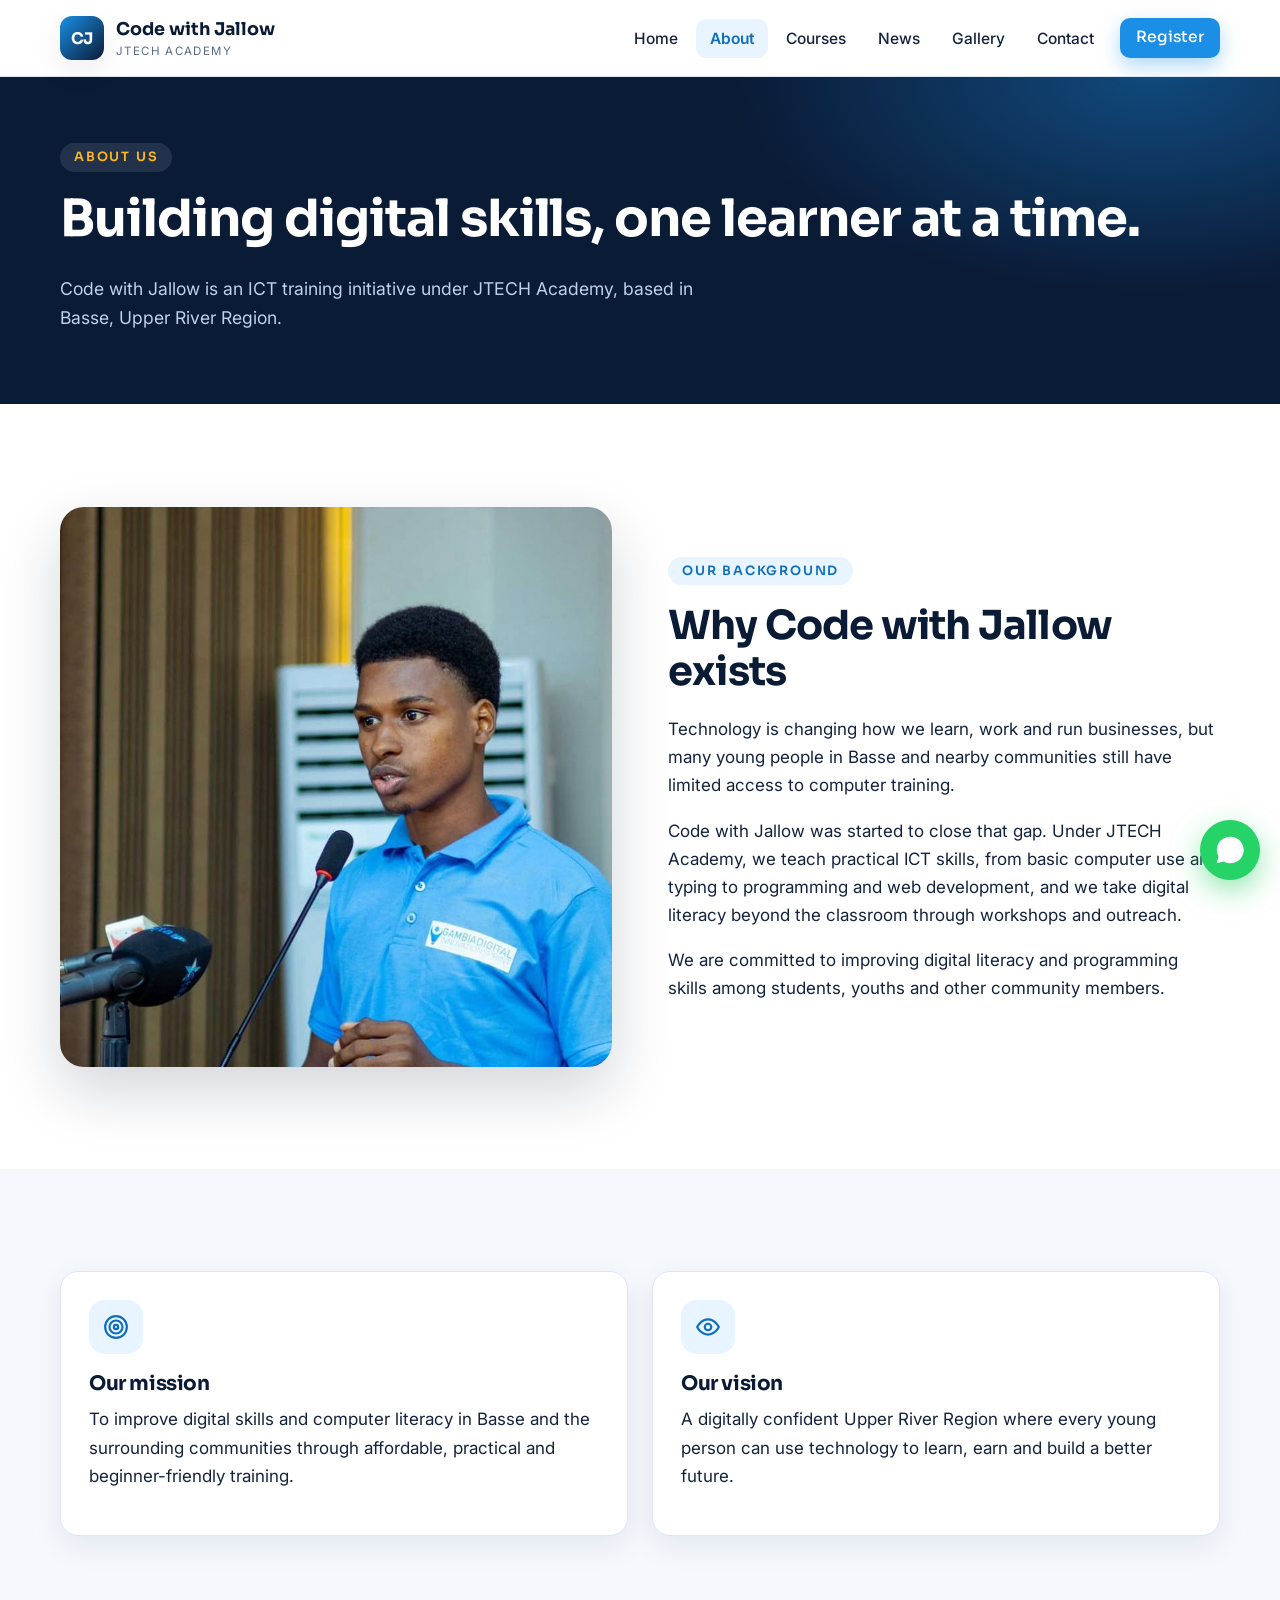
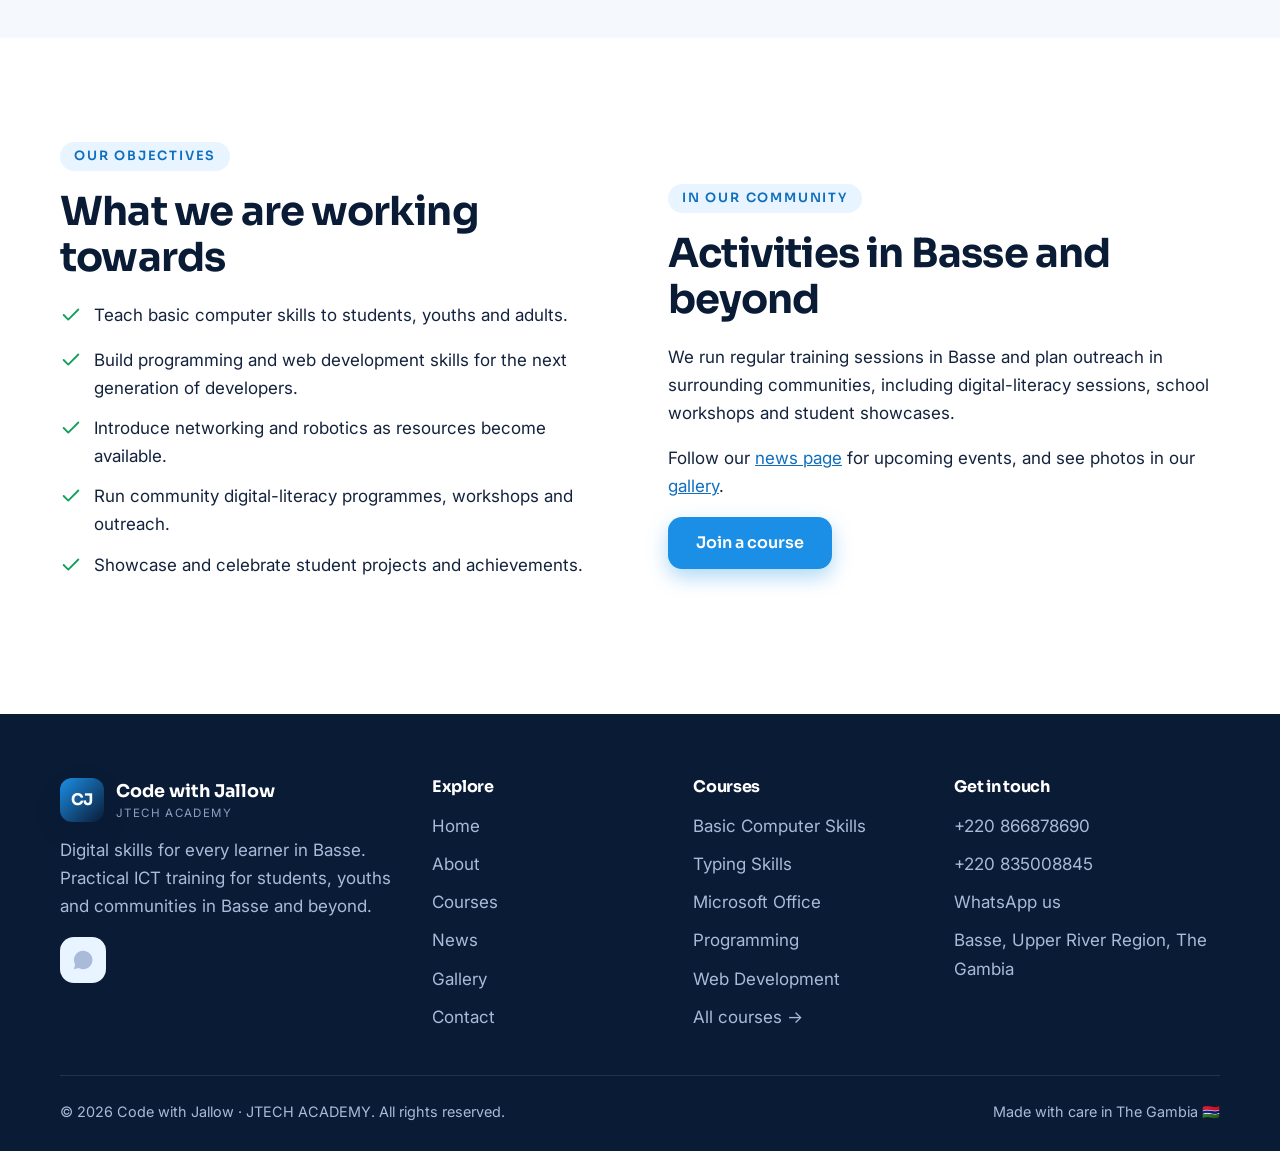
==== about.html @ c0a083db "rough work, V1" ====
<!doctype html>
<html lang="en">
<head>
  <meta charset="utf-8">
  <meta name="viewport" content="width=device-width, initial-scale=1">
  <title>About Us | Code with Jallow · JTECH Academy, Basse</title>
  <meta name="description" content="Learn about Code with Jallow and JTECH Academy: our mission, vision and objectives to improve digital literacy and programming skills in Basse, The Gambia.">
  <meta name="theme-color" content="#0a1b36">
  <link rel="icon" href="images/favicon.svg" type="image/svg+xml">
  <link rel="preconnect" href="https://fonts.googleapis.com">
  <link rel="preconnect" href="https://fonts.gstatic.com" crossorigin>
  <link href="https://fonts.googleapis.com/css2?family=Inter:wght@400;500;600&family=Sora:wght@500;600;700&display=swap" rel="stylesheet">
  <link rel="stylesheet" href="css/style.css">
</head>
<body data-page="about">
  <a class="skip" href="#main">Skip to content</a>
  <header id="site-header"></header>
  <main id="main">
    <section class="page-hero">
      <div class="container">
        <span class="eyebrow" style="background:rgba(255,255,255,.1);color:var(--sun)">About us</span>
        <h1>Building digital skills, one learner at a time.</h1>
        <p>Code with Jallow is an ICT training initiative under JTECH Academy, based in Basse, Upper River Region.</p>
      </div>
    </section>

    <section class="section">
      <div class="container split">
        <img src="images/jallow-speaking.jpg" alt="Jallow speaking at a digital innovation event" loading="lazy" width="828" height="958" style="max-height:560px;object-fit:cover;object-position:50% 20%">
        <div>
          <span class="eyebrow">Our background</span>
          <h2>Why Code with Jallow exists</h2>
          <p>Technology is changing how we learn, work and run businesses, but many young people in Basse and nearby communities still have limited access to computer training.</p>
          <p>Code with Jallow was started to close that gap. Under JTECH Academy, we teach practical ICT skills, from basic computer use and typing to programming and web development, and we take digital literacy beyond the classroom through workshops and outreach.</p>
          <p>We are committed to improving digital literacy and programming skills among students, youths and other community members.</p>
        </div>
      </div>
    </section>

    <section class="section soft">
      <div class="container">
        <div class="grid grid-2">
          <div class="card reveal"><div class="icon-box" data-icon="target"></div><h3>Our mission</h3>
            <p>To improve digital skills and computer literacy in Basse and the surrounding communities through affordable, practical and beginner-friendly training.</p></div>
          <div class="card reveal"><div class="icon-box" data-icon="eye"></div><h3>Our vision</h3>
            <p>A digitally confident Upper River Region where every young person can use technology to learn, earn and build a better future.</p></div>
        </div>
      </div>
    </section>

    <section class="section">
      <div class="container split">
        <div>
          <span class="eyebrow">Our objectives</span>
          <h2>What we are working towards</h2>
          <ul class="checks">
            <li><span data-icon="check"></span>Teach basic computer skills to students, youths and adults.</li>
            <li><span data-icon="check"></span>Build programming and web development skills for the next generation of developers.</li>
            <li><span data-icon="check"></span>Introduce networking and robotics as resources become available.</li>
            <li><span data-icon="check"></span>Run community digital-literacy programmes, workshops and outreach.</li>
            <li><span data-icon="check"></span>Showcase and celebrate student projects and achievements.</li>
          </ul>
        </div>
        <div>
          <span class="eyebrow">In our community</span>
          <h2>Activities in Basse and beyond</h2>
          <p>We run regular training sessions in Basse and plan outreach in surrounding communities, including digital-literacy sessions, school workshops and student showcases.</p>
          <p>Follow our <a href="news.html">news page</a> for upcoming events, and see photos in our <a href="gallery.html">gallery</a>.</p>
          <a class="btn btn-primary" href="register.html">Join a course</a>
        </div>
      </div>
    </section>
  </main>
  <footer id="site-footer"></footer>
  <script src="js/data.js"></script>
  <script src="js/main.js"></script>
</body>
</html>
---- css/style.css ----
/* ==========================================================================
   Code with Jallow — styles
   Palette taken from the brand photos: sky blue + deep navy + sun yellow.
   ========================================================================== */
:root {
  --navy: #0a1b36;
  --navy-2: #12294d;
  --blue: #1b8fe6;
  --blue-dark: #0f6fbd;
  --sky: #e8f4ff;
  --sun: #ffb81c;
  --ink: #14233d;
  --muted: #5b6b85;
  --line: #dde7f3;
  --bg: #ffffff;
  --soft: #f5f9fe;
  --ok: #12a05c;
  --soon: #b7791f;
  --radius: 18px;
  --shadow: 0 10px 30px rgba(10, 27, 54, 0.08);
  --shadow-lg: 0 24px 60px rgba(10, 27, 54, 0.18);
  --font-head: "Sora", system-ui, sans-serif;
  --font-body: "Inter", system-ui, sans-serif;
}

*, *::before, *::after { box-sizing: border-box; }
html { scroll-behavior: smooth; }
body {
  margin: 0;
  font-family: var(--font-body);
  color: var(--ink);
  background: var(--bg);
  line-height: 1.65;
  font-size: 17px;
  -webkit-font-smoothing: antialiased;
}
img { max-width: 100%; display: block; }
a { color: var(--blue-dark); }
h1, h2, h3, h4 { font-family: var(--font-head); line-height: 1.15; margin: 0 0 .5em; color: var(--navy); letter-spacing: -0.02em; }
h1 { font-size: clamp(2.3rem, 5.4vw, 4rem); }
h2 { font-size: clamp(1.7rem, 3.4vw, 2.5rem); }
h3 { font-size: 1.25rem; }
p { margin: 0 0 1em; }
.container { width: min(1160px, 100% - 40px); margin-inline: auto; }
.section { padding: clamp(56px, 8vw, 104px) 0; }
.section.soft { background: var(--soft); }
.section.dark { background: var(--navy); color: #cfdcf2; }
.section.dark h2, .section.dark h3 { color: #fff; }
.eyebrow {
  display: inline-block; font: 600 .8rem/1 var(--font-head); letter-spacing: .14em; text-transform: uppercase;
  color: var(--blue-dark); background: var(--sky); padding: 8px 14px; border-radius: 99px; margin-bottom: 18px;
}
.dark .eyebrow { background: rgba(255,255,255,.1); color: var(--sun); }
.lead { font-size: 1.15rem; color: var(--muted); max-width: 62ch; }
.dark .lead { color: #b6c6e2; }
.center { text-align: center; }
.center .lead { margin-inline: auto; }
.section-head { margin-bottom: 44px; }
.skip { position: absolute; left: -999px; top: 8px; background: var(--sun); color: var(--navy); padding: 10px 16px; border-radius: 8px; z-index: 100; }
.skip:focus { left: 8px; }
:focus-visible { outline: 3px solid var(--sun); outline-offset: 3px; }

/* Buttons */
.btn {
  display: inline-flex; align-items: center; justify-content: center; gap: 10px;
  font: 600 1rem/1 var(--font-head); padding: 16px 26px; border-radius: 14px; border: 2px solid transparent;
  text-decoration: none; cursor: pointer; transition: transform .15s ease, box-shadow .15s ease, background .15s ease;
}
.btn:hover { transform: translateY(-2px); }
.btn-primary { background: var(--blue); color: #fff; box-shadow: 0 8px 20px rgba(27,143,230,.35); }
.btn-primary:hover { background: var(--blue-dark); }
.btn-sun { background: var(--sun); color: var(--navy); box-shadow: 0 8px 20px rgba(255,184,28,.35); }
.btn-ghost { background: transparent; border-color: rgba(255,255,255,.35); color: #fff; }
.btn-ghost:hover { background: rgba(255,255,255,.1); }
.btn-outline { border-color: var(--line); color: var(--navy); background: #fff; }
.btn-outline:hover { border-color: var(--blue); color: var(--blue-dark); }
.btn-sm { padding: 12px 18px; font-size: .92rem; border-radius: 12px; }
.btn-row { display: flex; flex-wrap: wrap; gap: 14px; }
.btn svg { width: 20px; height: 20px; }

/* Header */
.site-header { position: sticky; top: 0; z-index: 50; background: rgba(255,255,255,.92); backdrop-filter: blur(12px); border-bottom: 1px solid var(--line); }
.nav { display: flex; align-items: center; justify-content: space-between; height: 76px; gap: 20px; }
.brand { display: flex; align-items: center; gap: 12px; text-decoration: none; color: var(--navy); }
.brand-mark {
  width: 44px; height: 44px; border-radius: 12px; background: linear-gradient(135deg, var(--blue), var(--navy));
  color: #fff; display: grid; place-items: center; font: 700 1rem var(--font-head); letter-spacing: -0.04em; box-shadow: var(--shadow);
}
.brand-text { line-height: 1.1; }
.brand-text strong { display: block; font: 700 1.1rem var(--font-head); }
.brand-text small { font-size: .72rem; letter-spacing: .12em; text-transform: uppercase; color: var(--muted); }
.nav-links { display: flex; align-items: center; gap: 4px; list-style: none; margin: 0; padding: 0; }
.nav-links a { text-decoration: none; color: var(--ink); font-weight: 500; padding: 10px 14px; border-radius: 10px; font-size: .97rem; }
.nav-links a:hover { background: var(--sky); }
.nav-links a[aria-current="page"] { color: var(--blue-dark); background: var(--sky); font-weight: 600; }
.nav-links .btn { color: #fff; margin-left: 8px; }
.nav-links .btn:hover { background: var(--blue-dark); }
.menu-btn { display: none; background: none; border: 1px solid var(--line); border-radius: 12px; width: 46px; height: 46px; cursor: pointer; color: var(--navy); }
.menu-btn svg { width: 24px; height: 24px; margin: auto; }

/* Hero */
.hero { position: relative; background: var(--navy); color: #fff; overflow: hidden; padding: clamp(48px, 7vw, 96px) 0 clamp(64px, 8vw, 110px); }
.hero::before {
  content: ""; position: absolute; inset: 0;
  background:
    radial-gradient(900px 500px at 85% 10%, rgba(27,143,230,.45), transparent 60%),
    radial-gradient(600px 400px at 0% 100%, rgba(255,184,28,.14), transparent 60%);
}
.hero .container { position: relative; display: grid; grid-template-columns: 1.1fr .9fr; gap: 56px; align-items: center; }
.hero h1 { color: #fff; }
.hero h1 em { font-style: normal; color: var(--sun); }
.hero .lead { color: #bfd0ec; margin-bottom: 30px; }
.hero-badges { display: flex; flex-wrap: wrap; gap: 10px; margin-top: 34px; }
.badge { display: inline-flex; align-items: center; gap: 8px; font-size: .9rem; color: #d7e4f8; background: rgba(255,255,255,.08); border: 1px solid rgba(255,255,255,.14); padding: 9px 14px; border-radius: 99px; }
.badge svg { width: 16px; height: 16px; color: var(--sun); }
.hero-visual { position: relative; }
.hero-photo { border-radius: 28px; overflow: hidden; box-shadow: var(--shadow-lg); border: 6px solid rgba(255,255,255,.1); aspect-ratio: 4/4.4; }
.hero-photo img { width: 100%; height: 100%; object-fit: cover; object-position: 50% 20%; }
.code-card {
  position: absolute; left: -34px; bottom: 28px; background: #0d1f3d; color: #9fd0ff; border: 1px solid rgba(255,255,255,.14);
  padding: 16px 20px; border-radius: 16px; font: 500 .85rem/1.7 ui-monospace, Consolas, monospace; box-shadow: var(--shadow-lg);
}
.code-card .k { color: #ffb81c; } .code-card .s { color: #8be0a4; } .code-card .c { color: #6f87ad; }
.float-chip {
  position: absolute; right: -14px; top: 28px; background: #fff; color: var(--navy); padding: 12px 16px; border-radius: 14px;
  box-shadow: var(--shadow-lg); font: 600 .9rem var(--font-head); display: flex; align-items: center; gap: 10px;
}
.float-chip .dot { width: 10px; height: 10px; border-radius: 50%; background: var(--ok); box-shadow: 0 0 0 4px rgba(18,160,92,.2); }

/* Stats */
.stats { margin-top: -48px; position: relative; z-index: 2; }
.stats-grid { display: grid; grid-template-columns: repeat(4, 1fr); background: #fff; border-radius: 22px; box-shadow: var(--shadow-lg); overflow: hidden; }
.stat { padding: 28px 24px; text-align: center; border-right: 1px solid var(--line); }
.stat:last-child { border-right: 0; }
.stat strong { display: block; font: 700 2rem var(--font-head); color: var(--blue-dark); }
.stat span { color: var(--muted); font-size: .94rem; }

/* Grids and cards */
.grid { display: grid; gap: 24px; }
.grid-3 { grid-template-columns: repeat(3, 1fr); }
.grid-2 { grid-template-columns: repeat(2, 1fr); }
.card { background: #fff; border: 1px solid var(--line); border-radius: var(--radius); padding: 28px; box-shadow: var(--shadow); }
.icon-box { width: 54px; height: 54px; border-radius: 16px; background: var(--sky); color: var(--blue-dark); display: grid; place-items: center; margin-bottom: 18px; }
.icon-box svg { width: 26px; height: 26px; }

.course-card { display: flex; flex-direction: column; transition: transform .2s ease, box-shadow .2s ease; }
.course-card:hover { transform: translateY(-4px); box-shadow: var(--shadow-lg); }
.course-card p { color: var(--muted); font-size: .97rem; flex: 1; }
.course-card .meta { display: flex; justify-content: space-between; align-items: center; gap: 10px; margin-top: 8px; padding-top: 18px; border-top: 1px solid var(--line); font-size: .9rem; color: var(--muted); }
.mini { width: 15px; height: 15px; vertical-align: -2px; }
.tag { display: inline-block; font: 600 .74rem/1 var(--font-head); letter-spacing: .06em; text-transform: uppercase; padding: 7px 11px; border-radius: 99px; }
.tag.available { background: #e3f6ec; color: var(--ok); }
.tag.coming-soon { background: #fdf0d5; color: var(--soon); }
.card-top { display: flex; justify-content: space-between; align-items: flex-start; }

/* Mission split */
.split { display: grid; grid-template-columns: 1fr 1fr; gap: 56px; align-items: center; }
.split img { border-radius: 24px; box-shadow: var(--shadow-lg); width: 100%; }
.checks { list-style: none; padding: 0; margin: 20px 0 28px; display: grid; gap: 12px; }
.checks li { display: flex; gap: 12px; align-items: flex-start; }
.checks svg { flex: none; width: 22px; height: 22px; color: var(--ok); margin-top: 3px; }
.dark .checks svg { color: var(--sun); }

/* Page header */
.page-hero { background: var(--navy); color: #fff; padding: 64px 0 72px; position: relative; overflow: hidden; }
.page-hero::before { content: ""; position: absolute; inset: 0; background: radial-gradient(700px 360px at 90% 0%, rgba(27,143,230,.4), transparent 60%); }
.page-hero .container { position: relative; }
.page-hero h1 { color: #fff; font-size: clamp(2rem, 4.6vw, 3.2rem); }
.page-hero p { color: #bfd0ec; max-width: 60ch; font-size: 1.1rem; margin: 0; }

/* Course detail cards (courses page) */
.course-detail { display: grid; grid-template-columns: 1.3fr 1fr; gap: 0; background: #fff; border: 1px solid var(--line); border-radius: 24px; overflow: hidden; box-shadow: var(--shadow); margin-bottom: 28px; scroll-margin-top: 100px; }
.course-detail .main { padding: 34px; }
.course-detail .side { padding: 34px; background: var(--soft); border-left: 1px solid var(--line); }
.course-detail h2 { font-size: 1.7rem; display: flex; align-items: center; gap: 14px; flex-wrap: wrap; }
.course-detail h4 { font-size: .8rem; letter-spacing: .12em; text-transform: uppercase; color: var(--muted); margin: 22px 0 10px; }
.pills { display: flex; flex-wrap: wrap; gap: 8px; list-style: none; padding: 0; margin: 0; }
.pills li { background: var(--sky); color: var(--blue-dark); font-weight: 600; font-size: .9rem; padding: 7px 13px; border-radius: 99px; }
.bullets { padding-left: 20px; margin: 0; }
.bullets li { margin-bottom: 6px; }
.facts { width: 100%; border-collapse: collapse; font-size: .96rem; }
.facts th, .facts td { text-align: left; padding: 12px 0; border-bottom: 1px solid var(--line); vertical-align: top; }
.facts th { color: var(--muted); font-weight: 500; width: 42%; }
.facts td { font-weight: 600; color: var(--navy); }
.fee { font: 700 1.5rem var(--font-head); color: var(--blue-dark); }
.fee.tbd { font-size: 1rem; color: var(--muted); font-weight: 600; }
.side .btn { width: 100%; margin-top: 22px; }

/* Filters */
.filters { display: flex; flex-wrap: wrap; gap: 10px; margin-bottom: 30px; }
.chip { font: 600 .92rem var(--font-head); padding: 10px 18px; border-radius: 99px; border: 1px solid var(--line); background: #fff; color: var(--ink); cursor: pointer; }
.chip[aria-pressed="true"] { background: var(--navy); color: #fff; border-color: var(--navy); }

/* Posts */
.post-card { padding: 0; overflow: hidden; display: flex; flex-direction: column; }
.post-card img { aspect-ratio: 16/10; object-fit: cover; width: 100%; background: var(--sky); }
.post-card .body { padding: 24px; }
.post-card time { color: var(--muted); font-size: .88rem; }
.post-card h3 { margin: 8px 0; }
.post-card p { color: var(--muted); font-size: .97rem; }
.empty { text-align: center; color: var(--muted); padding: 48px 20px; border: 2px dashed var(--line); border-radius: var(--radius); }

/* Gallery */
.gallery { columns: 3 280px; column-gap: 20px; }
.gallery figure { margin: 0 0 20px; break-inside: avoid; border-radius: 18px; overflow: hidden; position: relative; background: var(--sky); cursor: zoom-in; box-shadow: var(--shadow); }
.gallery img, .gallery iframe, .gallery video { width: 100%; display: block; }
.gallery iframe { aspect-ratio: 16/9; border: 0; }
.gallery figcaption { position: absolute; inset: auto 0 0 0; padding: 40px 16px 14px; color: #fff; font-size: .92rem; background: linear-gradient(transparent, rgba(10,27,54,.85)); }
.lightbox { position: fixed; inset: 0; background: rgba(10,27,54,.94); display: none; place-items: center; z-index: 200; padding: 24px; }
.lightbox.open { display: grid; }
.lightbox img { max-height: 86vh; border-radius: 12px; }
.lightbox button { position: absolute; top: 18px; right: 18px; background: #fff; border: 0; width: 46px; height: 46px; border-radius: 50%; font-size: 1.4rem; cursor: pointer; }
.lightbox p { color: #fff; text-align: center; margin-top: 14px; }

/* Forms */
.form-wrap { display: grid; grid-template-columns: 1.4fr 1fr; gap: 36px; align-items: start; }
.form-card { background: #fff; border: 1px solid var(--line); border-radius: 24px; padding: clamp(24px, 4vw, 40px); box-shadow: var(--shadow); }
.form-grid { display: grid; grid-template-columns: 1fr 1fr; gap: 20px; }
.field { display: flex; flex-direction: column; gap: 8px; }
.field.full { grid-column: 1 / -1; }
label, legend { font-weight: 600; font-size: .94rem; color: var(--navy); }
label .opt { color: var(--muted); font-weight: 400; }
input, select, textarea {
  font: inherit; color: var(--ink); background: #fff; border: 1.5px solid var(--line); border-radius: 12px; padding: 14px 16px; width: 100%; transition: border .15s, box-shadow .15s;
}
textarea { min-height: 140px; resize: vertical; }
input:focus, select:focus, textarea:focus { outline: none; border-color: var(--blue); box-shadow: 0 0 0 4px rgba(27,143,230,.15); }
.radio-row { display: flex; gap: 12px; flex-wrap: wrap; }
.radio-row label { display: flex; align-items: center; gap: 10px; font-weight: 500; padding: 13px 18px; border: 1.5px solid var(--line); border-radius: 12px; cursor: pointer; flex: 1; min-width: 140px; }
.radio-row input { width: auto; accent-color: var(--blue); }
.radio-row label:has(input:checked) { border-color: var(--blue); background: var(--sky); }
.radio-row label.disabled { opacity: .45; cursor: not-allowed; }
.consent { display: flex; gap: 12px; align-items: flex-start; font-weight: 400; font-size: .92rem; color: var(--muted); }
.consent input { width: 20px; margin-top: 3px; accent-color: var(--blue); }
.hp { position: absolute; left: -9999px; height: 0; overflow: hidden; }
.note { font-size: .88rem; color: var(--muted); }
.success { display: none; text-align: center; padding: 30px 10px; }
.success.show { display: block; }
.success .tick { width: 76px; height: 76px; border-radius: 50%; background: #e3f6ec; color: var(--ok); display: grid; place-items: center; margin: 0 auto 20px; }
.success .tick svg { width: 38px; height: 38px; }
.form-error { background: #fdecec; color: #a12727; border-radius: 12px; padding: 14px 16px; margin-bottom: 18px; display: none; }
.form-error.show { display: block; }

.contact-list { list-style: none; padding: 0; margin: 0; display: grid; gap: 18px; }
.contact-list li { display: flex; gap: 16px; align-items: flex-start; }
.contact-list .icon-box { margin: 0; flex: none; width: 48px; height: 48px; }
.contact-list strong { display: block; color: var(--navy); font-family: var(--font-head); }
.contact-list a { color: var(--ink); text-decoration: none; }
.contact-list a:hover { color: var(--blue-dark); text-decoration: underline; }
.map { border: 0; width: 100%; height: 340px; border-radius: 20px; box-shadow: var(--shadow); }
.socials { display: flex; gap: 10px; flex-wrap: wrap; }
.socials a { width: 46px; height: 46px; border-radius: 14px; background: var(--sky); color: var(--blue-dark); display: grid; place-items: center; transition: .15s; }
.socials a:hover { background: var(--blue); color: #fff; transform: translateY(-2px); }
.socials svg { width: 22px; height: 22px; }

/* CTA band */
.cta { background: linear-gradient(120deg, var(--blue-dark), var(--blue)); color: #fff; border-radius: 28px; padding: clamp(34px, 6vw, 64px); display: flex; justify-content: space-between; align-items: center; gap: 28px; flex-wrap: wrap; position: relative; overflow: hidden; }
.cta::after { content: ""; position: absolute; right: -60px; top: -60px; width: 240px; height: 240px; border-radius: 50%; background: rgba(255,255,255,.1); }
.cta h2 { color: #fff; margin-bottom: 8px; }
.cta p { margin: 0; color: #e1f0ff; max-width: 52ch; }
.cta .btn-row { position: relative; z-index: 1; }

/* Footer */
.site-footer { background: var(--navy); color: #a9bbd8; padding: 64px 0 28px; margin-top: 0; }
.site-footer h4 { color: #fff; font-size: 1rem; margin-bottom: 16px; }
.site-footer a { color: #a9bbd8; text-decoration: none; }
.site-footer a:hover { color: #fff; }
.footer-grid { display: grid; grid-template-columns: 1.5fr 1fr 1fr 1.2fr; gap: 40px; margin-bottom: 44px; }
.footer-grid ul { list-style: none; padding: 0; margin: 0; display: grid; gap: 10px; }
.site-footer .brand { color: #fff; margin-bottom: 14px; }
.site-footer .brand-text small { color: #8ba0c2; }
.footer-bottom { border-top: 1px solid rgba(255,255,255,.1); padding-top: 24px; display: flex; justify-content: space-between; gap: 16px; flex-wrap: wrap; font-size: .9rem; }
.wa-float { position: fixed; right: 20px; bottom: 20px; z-index: 60; width: 60px; height: 60px; border-radius: 50%; background: #25d366; color: #fff; display: grid; place-items: center; box-shadow: 0 10px 28px rgba(37,211,102,.5); }
.wa-float svg { width: 32px; height: 32px; }

/* Gentle reveal (disabled for reduced-motion) */
.reveal { opacity: 0; transform: translateY(16px); transition: opacity .5s ease, transform .5s ease; }
.reveal.in { opacity: 1; transform: none; }
@media (prefers-reduced-motion: reduce) {
  .reveal { opacity: 1; transform: none; transition: none; }
  html { scroll-behavior: auto; }
  .btn, .course-card { transition: none; }
}

/* Responsive */
@media (max-width: 960px) {
  .hero .container, .split, .form-wrap, .course-detail { grid-template-columns: 1fr; }
  .course-detail .side { border-left: 0; border-top: 1px solid var(--line); }
  .hero-visual { max-width: 460px; margin-inline: auto; }
  .code-card { left: -10px; }
  .grid-3 { grid-template-columns: repeat(2, 1fr); }
  .stats-grid { grid-template-columns: repeat(2, 1fr); }
  .stat:nth-child(2) { border-right: 0; }
  .stat:nth-child(-n+2) { border-bottom: 1px solid var(--line); }
  .footer-grid { grid-template-columns: 1fr 1fr; }
}
@media (max-width: 860px) {
  .menu-btn { display: grid; }
  .nav-links {
    position: absolute; top: 76px; left: 0; right: 0; background: #fff; border-bottom: 1px solid var(--line); box-shadow: var(--shadow);
    flex-direction: column; align-items: stretch; padding: 14px 20px 22px; display: none;
  }
  .nav-links.open { display: flex; }
  .nav-links a { padding: 14px; }
  .nav-links .btn { margin: 8px 0 0; }
}
@media (max-width: 620px) {
  body { font-size: 16px; }
  .grid-3, .grid-2, .form-grid { grid-template-columns: 1fr; }
  .footer-grid { grid-template-columns: 1fr; }
  .code-card { display: none; }
  .stat strong { font-size: 1.35rem; }
  .stat { padding: 22px 12px; }
  .float-chip { right: 8px; }
  .btn-row .btn { flex: 1 1 100%; }
  .course-detail .main, .course-detail .side { padding: 24px; }
}
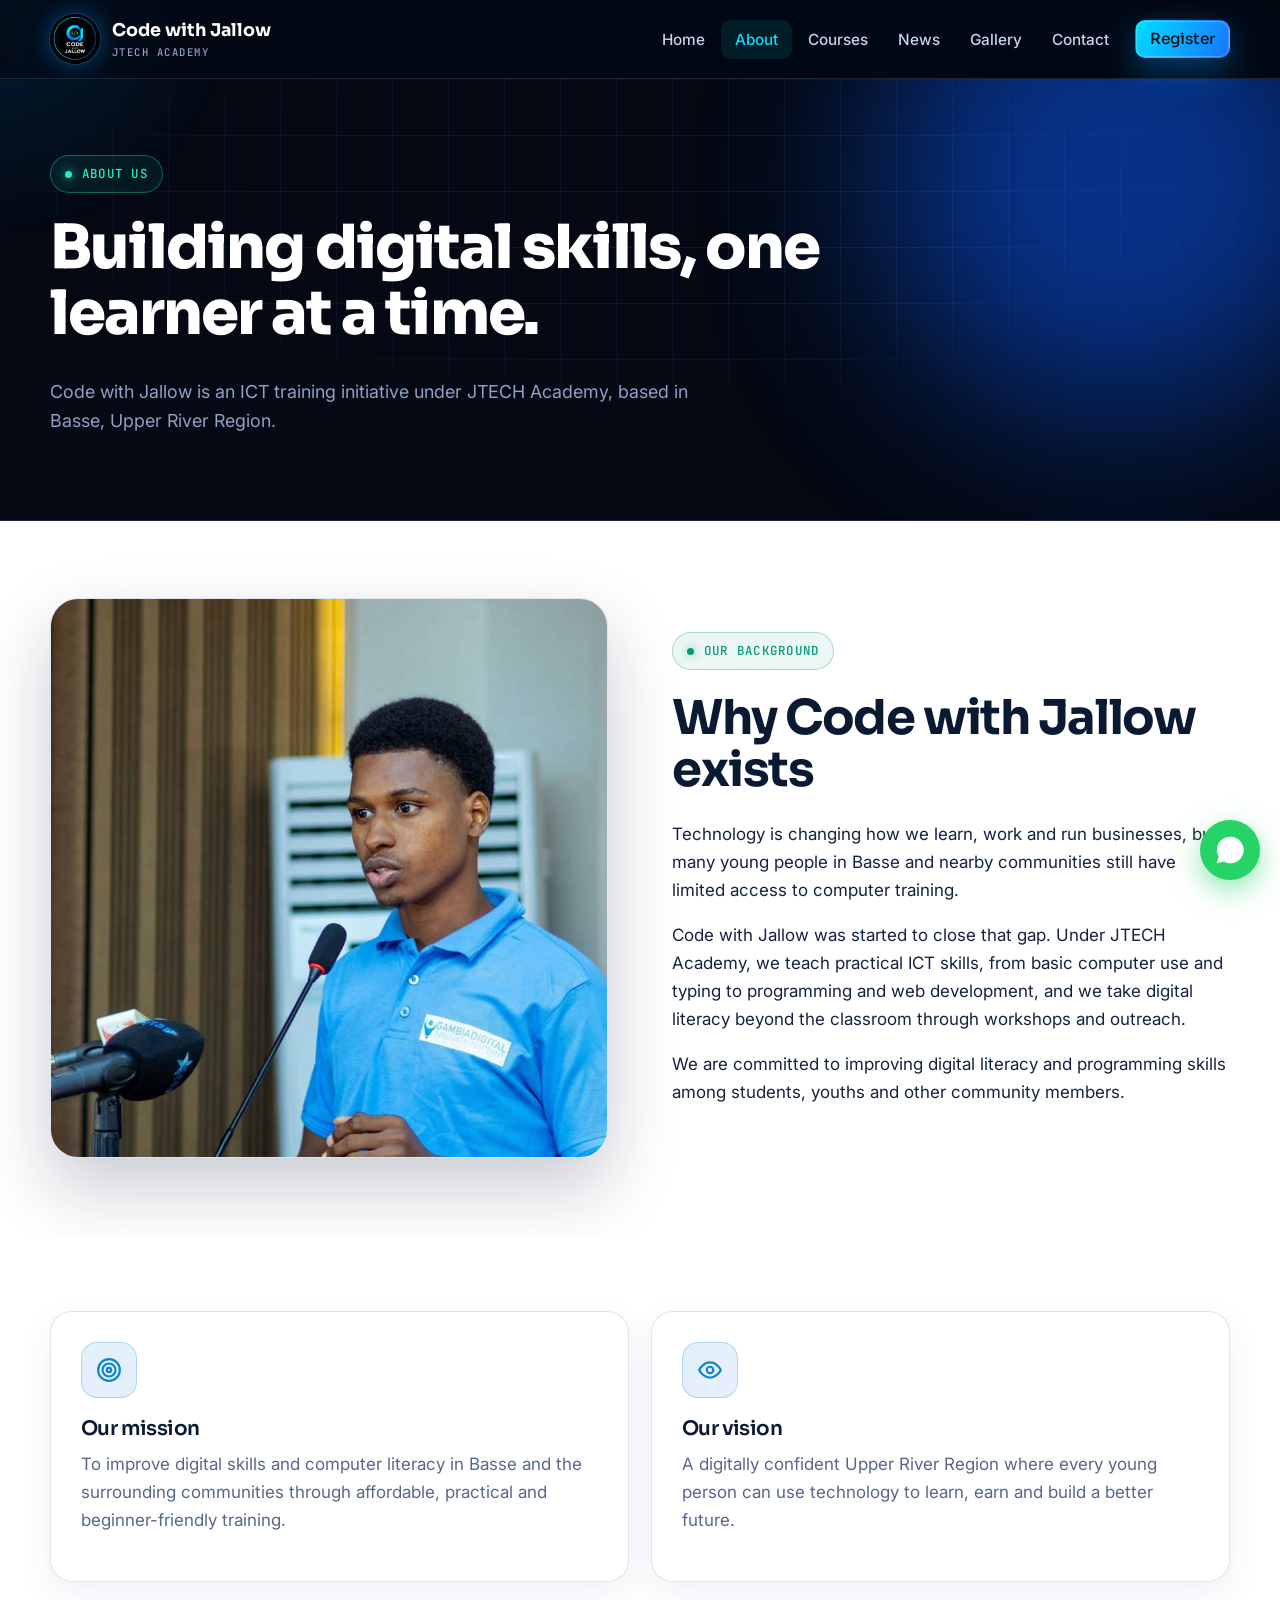
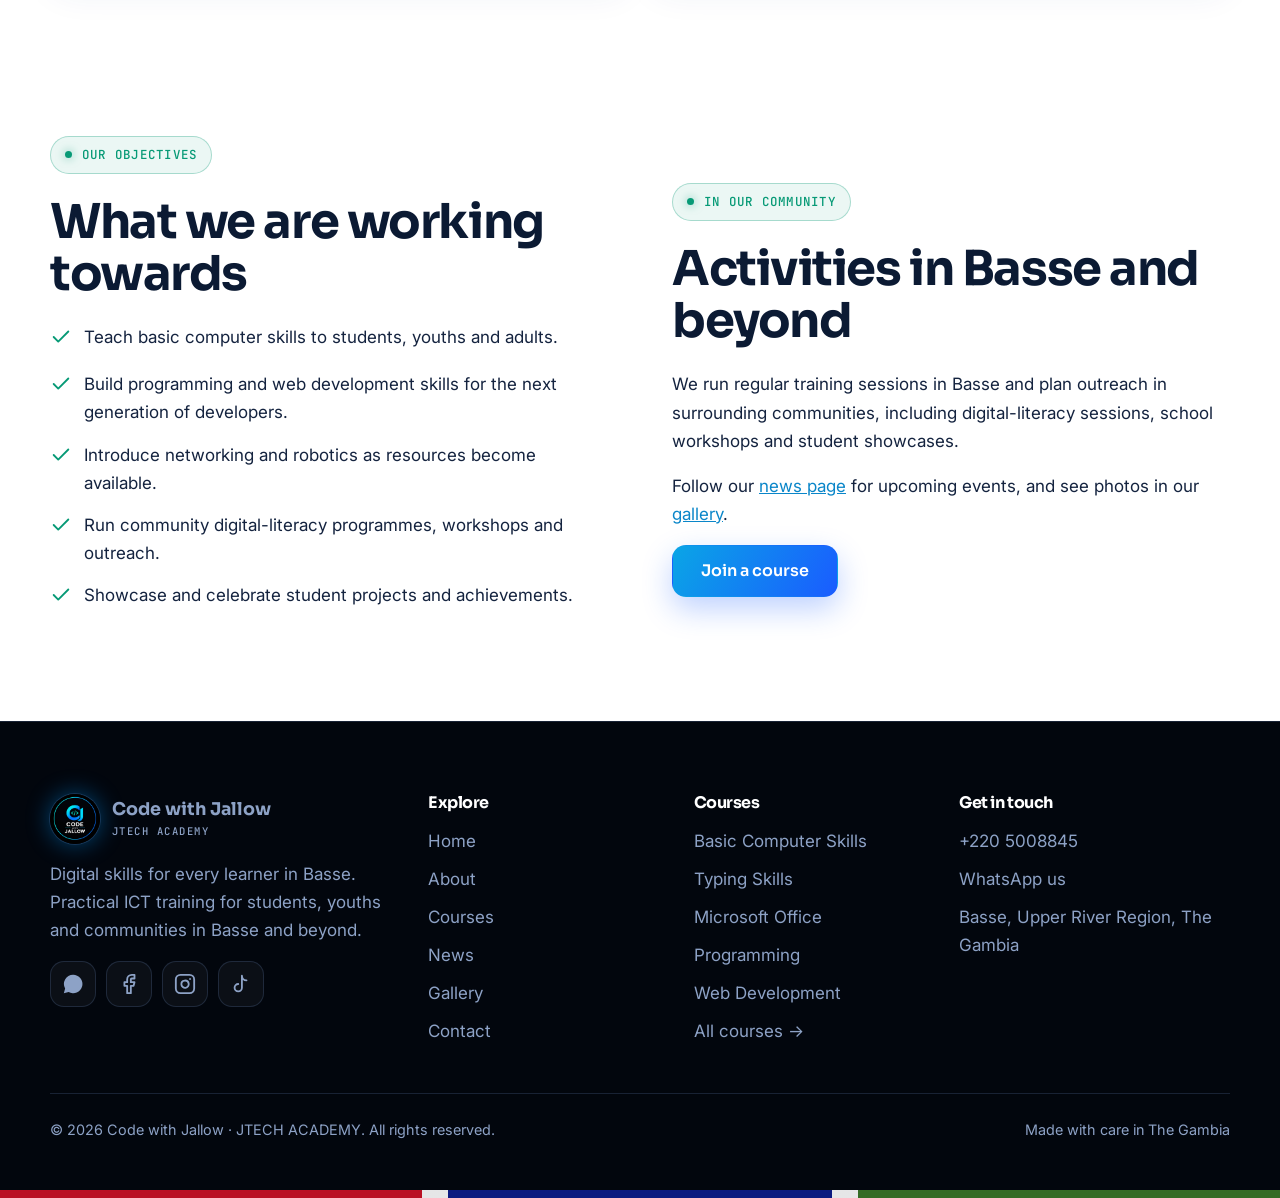
==== commit 8e33100d: "Redesign: hybrid dark/light theme, live code hero, bento courses, mobile polish - Neon dark header/h" ====
--- a/about.html
+++ b/about.html
@@ -5,20 +5,20 @@
   <meta name="viewport" content="width=device-width, initial-scale=1">
   <title>About Us | Code with Jallow · JTECH Academy, Basse</title>
   <meta name="description" content="Learn about Code with Jallow and JTECH Academy: our mission, vision and objectives to improve digital literacy and programming skills in Basse, The Gambia.">
-  <meta name="theme-color" content="#0a1b36">
-  <link rel="icon" href="images/favicon.svg" type="image/svg+xml">
+  <meta name="theme-color" content="#040913">
+  <link rel="icon" href="images/logo.jpg" type="image/jpeg">
   <link rel="preconnect" href="https://fonts.googleapis.com">
   <link rel="preconnect" href="https://fonts.gstatic.com" crossorigin>
-  <link href="https://fonts.googleapis.com/css2?family=Inter:wght@400;500;600&family=Sora:wght@500;600;700&display=swap" rel="stylesheet">
+  <link href="https://fonts.googleapis.com/css2?family=Inter:wght@400;500;600&family=JetBrains+Mono:wght@500&family=Sora:wght@500;600;700;800&display=swap" rel="stylesheet">
   <link rel="stylesheet" href="css/style.css">
 </head>
 <body data-page="about">
   <a class="skip" href="#main">Skip to content</a>
   <header id="site-header"></header>
   <main id="main">
-    <section class="page-hero">
+    <section class="page-hero grid-bg"><div class="orb a"></div>
       <div class="container">
-        <span class="eyebrow" style="background:rgba(255,255,255,.1);color:var(--sun)">About us</span>
+        <span class="eyebrow">About us</span>
         <h1>Building digital skills, one learner at a time.</h1>
         <p>Code with Jallow is an ICT training initiative under JTECH Academy, based in Basse, Upper River Region.</p>
       </div>
@@ -74,5 +74,6 @@
   <footer id="site-footer"></footer>
   <script src="js/data.js"></script>
   <script src="js/main.js"></script>
+  <script src="js/fx.js"></script>
 </body>
 </html>
--- a/css/style.css
+++ b/css/style.css
@@ -1,305 +1,360 @@
 /* ==========================================================================
-   Code with Jallow — styles
-   Palette taken from the brand photos: sky blue + deep navy + sun yellow.
+   Code with Jallow — "neon terminal" brand theme
+   Palette lifted from the logo: black, electric cyan -> blue, mint </> accent.
    ========================================================================== */
 :root {
-  --navy: #0a1b36;
-  --navy-2: #12294d;
-  --blue: #1b8fe6;
-  --blue-dark: #0f6fbd;
-  --sky: #e8f4ff;
-  --sun: #ffb81c;
-  --ink: #14233d;
-  --muted: #5b6b85;
-  --line: #dde7f3;
-  --bg: #ffffff;
-  --soft: #f5f9fe;
-  --ok: #12a05c;
-  --soon: #b7791f;
-  --radius: 18px;
-  --shadow: 0 10px 30px rgba(10, 27, 54, 0.08);
-  --shadow-lg: 0 24px 60px rgba(10, 27, 54, 0.18);
+  --bg: #040913;
+  --bg-2: #081224;
+  --card: rgba(255, 255, 255, .04);
+  --card-hi: rgba(255, 255, 255, .07);
+  --line: rgba(140, 180, 255, .16);
+  --text: #e9f1ff;
+  --muted: #8da2c6;
+  --cyan: #00e0ff;
+  --blue: #1a73ff;
+  --mint: #22f2c0;
+  --warm: #ffc23d;
+  --grad: linear-gradient(120deg, #00e0ff 0%, #1a73ff 100%);
+  --radius: 22px;
   --font-head: "Sora", system-ui, sans-serif;
   --font-body: "Inter", system-ui, sans-serif;
+  --font-mono: "JetBrains Mono", ui-monospace, Consolas, monospace;
+  /* aliases used by inline styles in the pages / renderers */
+  --sun: var(--mint);
+  --sky: rgba(0, 224, 255, .1);
+  --blue-dark: #62dcff;
+  --navy: #fff;
+  --ok: #22f2c0;
+  --head: #fff; --body-text: #c5d4ee; --label: #dbe7ff; --input-bg: rgba(0,0,0,.35); --side: rgba(0,20,60,.45);
+  --pill-text: #9fe9ff; --sc-dim: rgba(255,255,255,.17); --num-stroke: rgba(140,180,255,.09); --key: rgba(255,255,255,.07); --err-text: #ffb3b3;
 }
 
 *, *::before, *::after { box-sizing: border-box; }
-html { scroll-behavior: smooth; }
+html { scroll-behavior: smooth; color-scheme: dark; }
 body {
-  margin: 0;
-  font-family: var(--font-body);
-  color: var(--ink);
-  background: var(--bg);
-  line-height: 1.65;
-  font-size: 17px;
-  -webkit-font-smoothing: antialiased;
+  margin: 0; font-family: var(--font-body); color: var(--text); background: var(--bg);
+  line-height: 1.65; font-size: 17px; -webkit-font-smoothing: antialiased; overflow-x: hidden;
 }
 img { max-width: 100%; display: block; }
-a { color: var(--blue-dark); }
-h1, h2, h3, h4 { font-family: var(--font-head); line-height: 1.15; margin: 0 0 .5em; color: var(--navy); letter-spacing: -0.02em; }
-h1 { font-size: clamp(2.3rem, 5.4vw, 4rem); }
-h2 { font-size: clamp(1.7rem, 3.4vw, 2.5rem); }
-h3 { font-size: 1.25rem; }
+a { color: var(--cyan); }
+h1, h2, h3, h4 { font-family: var(--font-head); line-height: 1.08; margin: 0 0 .5em; color: var(--head); letter-spacing: -0.03em; }
+h1 { font-size: clamp(2.6rem, 6.4vw, 5rem); font-weight: 800; }
+h2 { font-size: clamp(1.9rem, 4vw, 3rem); font-weight: 700; }
+h3 { font-size: 1.25rem; font-weight: 600; }
 p { margin: 0 0 1em; }
-.container { width: min(1160px, 100% - 40px); margin-inline: auto; }
-.section { padding: clamp(56px, 8vw, 104px) 0; }
-.section.soft { background: var(--soft); }
-.section.dark { background: var(--navy); color: #cfdcf2; }
-.section.dark h2, .section.dark h3 { color: #fff; }
-.eyebrow {
-  display: inline-block; font: 600 .8rem/1 var(--font-head); letter-spacing: .14em; text-transform: uppercase;
-  color: var(--blue-dark); background: var(--sky); padding: 8px 14px; border-radius: 99px; margin-bottom: 18px;
-}
-.dark .eyebrow { background: rgba(255,255,255,.1); color: var(--sun); }
-.lead { font-size: 1.15rem; color: var(--muted); max-width: 62ch; }
-.dark .lead { color: #b6c6e2; }
+.container { width: min(1180px, 100% - 40px); margin-inline: auto; }
+.section { padding: clamp(64px, 9vw, 120px) 0; position: relative; }
+.section.alt { background: var(--bg-2); }
+.gtext { background: var(--grad); -webkit-background-clip: text; background-clip: text; color: transparent; }
+.lead { font-size: 1.18rem; color: var(--muted); max-width: 60ch; }
 .center { text-align: center; }
 .center .lead { margin-inline: auto; }
-.section-head { margin-bottom: 44px; }
-.skip { position: absolute; left: -999px; top: 8px; background: var(--sun); color: var(--navy); padding: 10px 16px; border-radius: 8px; z-index: 100; }
+.section-head { margin-bottom: 52px; }
+.eyebrow {
+  display: inline-flex; align-items: center; gap: 10px; font: 500 .78rem/1 var(--font-mono); letter-spacing: .1em; text-transform: uppercase;
+  color: var(--mint); border: 1px solid rgba(34, 242, 192, .35); background: rgba(34, 242, 192, .07); padding: 9px 14px; border-radius: 99px; margin-bottom: 22px;
+}
+.eyebrow::before { content: ""; width: 7px; height: 7px; border-radius: 50%; background: var(--mint); box-shadow: 0 0 12px var(--mint); }
+.skip { position: absolute; left: -999px; top: 8px; background: var(--mint); color: #001a14; padding: 10px 16px; border-radius: 8px; z-index: 100; }
 .skip:focus { left: 8px; }
-:focus-visible { outline: 3px solid var(--sun); outline-offset: 3px; }
+:focus-visible { outline: 3px solid var(--mint); outline-offset: 3px; }
+
+/* Background grid + glows */
+.grid-bg::before {
+  content: ""; position: absolute; inset: 0; pointer-events: none;
+  background-image: linear-gradient(var(--line) 1px, transparent 1px), linear-gradient(90deg, var(--line) 1px, transparent 1px);
+  background-size: 56px 56px; opacity: .55;
+  -webkit-mask-image: radial-gradient(ellipse 80% 70% at 50% 30%, #000 30%, transparent 75%);
+  mask-image: radial-gradient(ellipse 80% 70% at 50% 30%, #000 30%, transparent 75%);
+}
+.orb { position: absolute; border-radius: 50%; filter: blur(90px); pointer-events: none; opacity: .5; }
+.orb.a { width: 480px; height: 480px; background: #0b5cff; top: -140px; right: -80px; }
+.orb.b { width: 360px; height: 360px; background: #00e0ff; bottom: -160px; left: -120px; opacity: .22; }
 
 /* Buttons */
 .btn {
-  display: inline-flex; align-items: center; justify-content: center; gap: 10px;
-  font: 600 1rem/1 var(--font-head); padding: 16px 26px; border-radius: 14px; border: 2px solid transparent;
-  text-decoration: none; cursor: pointer; transition: transform .15s ease, box-shadow .15s ease, background .15s ease;
-}
-.btn:hover { transform: translateY(-2px); }
-.btn-primary { background: var(--blue); color: #fff; box-shadow: 0 8px 20px rgba(27,143,230,.35); }
-.btn-primary:hover { background: var(--blue-dark); }
-.btn-sun { background: var(--sun); color: var(--navy); box-shadow: 0 8px 20px rgba(255,184,28,.35); }
-.btn-ghost { background: transparent; border-color: rgba(255,255,255,.35); color: #fff; }
-.btn-ghost:hover { background: rgba(255,255,255,.1); }
-.btn-outline { border-color: var(--line); color: var(--navy); background: #fff; }
-.btn-outline:hover { border-color: var(--blue); color: var(--blue-dark); }
+  display: inline-flex; align-items: center; justify-content: center; gap: 10px; font: 600 1rem/1 var(--font-head);
+  padding: 17px 28px; border-radius: 14px; border: 1px solid transparent; text-decoration: none; cursor: pointer;
+  transition: transform .18s ease, box-shadow .18s ease, background .18s ease, border-color .18s ease;
+}
+.btn:hover { transform: translateY(-3px); }
+.btn-primary, .btn-sun { background: var(--grad); color: #00131f; box-shadow: 0 0 0 1px rgba(255,255,255,.2) inset, 0 12px 34px rgba(0, 150, 255, .4); }
+.btn-primary:hover, .btn-sun:hover { box-shadow: 0 0 0 1px rgba(255,255,255,.3) inset, 0 16px 44px rgba(0, 190, 255, .6); }
+.btn-ghost, .btn-outline { background: rgba(255,255,255,.04); border-color: var(--line); color: var(--head); backdrop-filter: blur(8px); }
+.btn-ghost:hover, .btn-outline:hover { border-color: var(--cyan); background: rgba(0,224,255,.08); }
 .btn-sm { padding: 12px 18px; font-size: .92rem; border-radius: 12px; }
 .btn-row { display: flex; flex-wrap: wrap; gap: 14px; }
 .btn svg { width: 20px; height: 20px; }
 
 /* Header */
-.site-header { position: sticky; top: 0; z-index: 50; background: rgba(255,255,255,.92); backdrop-filter: blur(12px); border-bottom: 1px solid var(--line); }
-.nav { display: flex; align-items: center; justify-content: space-between; height: 76px; gap: 20px; }
-.brand { display: flex; align-items: center; gap: 12px; text-decoration: none; color: var(--navy); }
-.brand-mark {
-  width: 44px; height: 44px; border-radius: 12px; background: linear-gradient(135deg, var(--blue), var(--navy));
-  color: #fff; display: grid; place-items: center; font: 700 1rem var(--font-head); letter-spacing: -0.04em; box-shadow: var(--shadow);
-}
+.site-header { position: sticky; top: 0; z-index: 50; background: rgba(4, 9, 19, .72); backdrop-filter: blur(16px) saturate(1.4); border-bottom: 1px solid var(--line); }
+.nav { display: flex; align-items: center; justify-content: space-between; height: 78px; gap: 20px; }
+.brand { display: flex; align-items: center; gap: 12px; text-decoration: none; color: #fff; }
+.brand img { width: 50px; height: 50px; border-radius: 50%; box-shadow: 0 0 0 1px var(--line), 0 0 24px rgba(0,150,255,.45); }
 .brand-text { line-height: 1.1; }
 .brand-text strong { display: block; font: 700 1.1rem var(--font-head); }
-.brand-text small { font-size: .72rem; letter-spacing: .12em; text-transform: uppercase; color: var(--muted); }
-.nav-links { display: flex; align-items: center; gap: 4px; list-style: none; margin: 0; padding: 0; }
-.nav-links a { text-decoration: none; color: var(--ink); font-weight: 500; padding: 10px 14px; border-radius: 10px; font-size: .97rem; }
-.nav-links a:hover { background: var(--sky); }
-.nav-links a[aria-current="page"] { color: var(--blue-dark); background: var(--sky); font-weight: 600; }
-.nav-links .btn { color: #fff; margin-left: 8px; }
-.nav-links .btn:hover { background: var(--blue-dark); }
-.menu-btn { display: none; background: none; border: 1px solid var(--line); border-radius: 12px; width: 46px; height: 46px; cursor: pointer; color: var(--navy); }
+.brand-text small { font: 500 .66rem var(--font-mono); letter-spacing: .14em; text-transform: uppercase; color: var(--muted); }
+.nav-links { display: flex; align-items: center; gap: 2px; list-style: none; margin: 0; padding: 0; }
+.nav-links a { text-decoration: none; color: #c5d4ee; font-weight: 500; padding: 10px 14px; border-radius: 10px; font-size: .96rem; transition: .15s; }
+.nav-links a:hover { color: #fff; background: rgba(255,255,255,.06); }
+.nav-links a[aria-current="page"] { color: var(--cyan); background: rgba(0,224,255,.09); }
+.nav-links .btn { color: #00131f; margin-left: 10px; background: var(--grad); }
+.menu-btn { display: none; background: var(--card); border: 1px solid var(--line); border-radius: 12px; width: 46px; height: 46px; cursor: pointer; color: #fff; }
 .menu-btn svg { width: 24px; height: 24px; margin: auto; }
 
 /* Hero */
-.hero { position: relative; background: var(--navy); color: #fff; overflow: hidden; padding: clamp(48px, 7vw, 96px) 0 clamp(64px, 8vw, 110px); }
-.hero::before {
-  content: ""; position: absolute; inset: 0;
-  background:
-    radial-gradient(900px 500px at 85% 10%, rgba(27,143,230,.45), transparent 60%),
-    radial-gradient(600px 400px at 0% 100%, rgba(255,184,28,.14), transparent 60%);
-}
-.hero .container { position: relative; display: grid; grid-template-columns: 1.1fr .9fr; gap: 56px; align-items: center; }
-.hero h1 { color: #fff; }
-.hero h1 em { font-style: normal; color: var(--sun); }
-.hero .lead { color: #bfd0ec; margin-bottom: 30px; }
+.hero { position: relative; overflow: hidden; padding: clamp(56px, 8vw, 110px) 0 clamp(72px, 9vw, 120px); }
+.hero .container { position: relative; display: grid; grid-template-columns: 1.05fr .95fr; gap: 64px; align-items: center; }
+.hero h1 .line2 { display: block; }
+.hero .lead { margin-bottom: 32px; }
+.term-line {
+  display: inline-flex; align-items: center; gap: 10px; font: 500 .95rem var(--font-mono); color: var(--mint);
+  background: rgba(0,0,0,.45); border: 1px solid var(--line); padding: 12px 16px; border-radius: 12px; margin-bottom: 26px; max-width: 100%;
+}
+.term-line .p { color: var(--muted); }
+.caret { display: inline-block; width: 9px; height: 1.1em; background: var(--mint); vertical-align: -3px; animation: blink 1s steps(2) infinite; }
+@keyframes blink { 50% { opacity: 0; } }
 .hero-badges { display: flex; flex-wrap: wrap; gap: 10px; margin-top: 34px; }
-.badge { display: inline-flex; align-items: center; gap: 8px; font-size: .9rem; color: #d7e4f8; background: rgba(255,255,255,.08); border: 1px solid rgba(255,255,255,.14); padding: 9px 14px; border-radius: 99px; }
-.badge svg { width: 16px; height: 16px; color: var(--sun); }
-.hero-visual { position: relative; }
-.hero-photo { border-radius: 28px; overflow: hidden; box-shadow: var(--shadow-lg); border: 6px solid rgba(255,255,255,.1); aspect-ratio: 4/4.4; }
-.hero-photo img { width: 100%; height: 100%; object-fit: cover; object-position: 50% 20%; }
-.code-card {
-  position: absolute; left: -34px; bottom: 28px; background: #0d1f3d; color: #9fd0ff; border: 1px solid rgba(255,255,255,.14);
-  padding: 16px 20px; border-radius: 16px; font: 500 .85rem/1.7 ui-monospace, Consolas, monospace; box-shadow: var(--shadow-lg);
-}
-.code-card .k { color: #ffb81c; } .code-card .s { color: #8be0a4; } .code-card .c { color: #6f87ad; }
-.float-chip {
-  position: absolute; right: -14px; top: 28px; background: #fff; color: var(--navy); padding: 12px 16px; border-radius: 14px;
-  box-shadow: var(--shadow-lg); font: 600 .9rem var(--font-head); display: flex; align-items: center; gap: 10px;
-}
-.float-chip .dot { width: 10px; height: 10px; border-radius: 50%; background: var(--ok); box-shadow: 0 0 0 4px rgba(18,160,92,.2); }
+.badge { display: inline-flex; align-items: center; gap: 8px; font-size: .9rem; color: #c5d4ee; background: var(--card); border: 1px solid var(--line); padding: 9px 14px; border-radius: 99px; }
+.badge svg { width: 16px; height: 16px; color: var(--mint); }
+
+.hero-visual { position: relative; min-height: 560px; }
+.frame { position: absolute; border-radius: 26px; padding: 3px; background: linear-gradient(140deg, var(--cyan), var(--blue) 50%, transparent 85%); box-shadow: 0 30px 80px rgba(0, 60, 200, .45); }
+.frame > img { width: 100%; height: 100%; object-fit: cover; border-radius: 23px; }
+.frame.main { right: 0; top: 0; width: 78%; aspect-ratio: 4/4.7; transform: rotate(2.5deg); }
+.frame.main img { object-position: 50% 18%; }
+.frame.second { left: 0; bottom: 0; width: 62%; aspect-ratio: 16/10; transform: rotate(-4deg); z-index: 2; background: linear-gradient(140deg, var(--mint), var(--cyan) 50%, transparent 90%); }
+.glass { position: absolute; z-index: 3; background: rgba(8, 18, 36, .72); backdrop-filter: blur(14px); border: 1px solid var(--line); border-radius: 16px; box-shadow: 0 16px 40px rgba(0,0,0,.4); }
+.chip-live { right: -6px; top: 36px; padding: 12px 16px; font: 600 .88rem var(--font-head); display: flex; align-items: center; gap: 10px; animation: floaty 6s ease-in-out infinite; }
+.chip-live .dot { width: 10px; height: 10px; border-radius: 50%; background: var(--mint); box-shadow: 0 0 0 4px rgba(34,242,192,.22), 0 0 14px var(--mint); }
+.chip-code { right: 8%; bottom: 10px; padding: 14px 18px; font: 500 .82rem/1.7 var(--font-mono); color: #a9d4ff; animation: floaty 7s ease-in-out -2s infinite; }
+.chip-code .k { color: var(--mint); } .chip-code .s { color: #ffc23d; } .chip-code .c { color: #5d7399; }
+.badge-logo { position: absolute; left: 38%; top: -10px; z-index: 4; width: 92px; height: 92px; border-radius: 50%; box-shadow: 0 0 0 2px var(--line), 0 0 40px rgba(0,150,255,.7); animation: floaty 8s ease-in-out -4s infinite; }
+@keyframes floaty { 50% { transform: translateY(-12px); } }
+
+/* Marquee */
+.marquee { border-block: 1px solid var(--line); background: rgba(255,255,255,.02); overflow: hidden; padding: 20px 0; }
+.marquee-track { display: flex; width: max-content; gap: 48px; animation: scroll 38s linear infinite; }
+.marquee span { font: 700 1.5rem var(--font-head); color: transparent; -webkit-text-stroke: 1px rgba(140,180,255,.45); white-space: nowrap; display: inline-flex; align-items: center; gap: 48px; }
+.marquee span::after { content: "</>"; font: 500 1.1rem var(--font-mono); -webkit-text-stroke: 0; color: var(--mint); }
+@keyframes scroll { to { transform: translateX(-50%); } }
 
 /* Stats */
-.stats { margin-top: -48px; position: relative; z-index: 2; }
-.stats-grid { display: grid; grid-template-columns: repeat(4, 1fr); background: #fff; border-radius: 22px; box-shadow: var(--shadow-lg); overflow: hidden; }
-.stat { padding: 28px 24px; text-align: center; border-right: 1px solid var(--line); }
-.stat:last-child { border-right: 0; }
-.stat strong { display: block; font: 700 2rem var(--font-head); color: var(--blue-dark); }
-.stat span { color: var(--muted); font-size: .94rem; }
-
-/* Grids and cards */
-.grid { display: grid; gap: 24px; }
+.stats-grid { display: grid; grid-template-columns: repeat(4, 1fr); gap: 1px; background: var(--line); border: 1px solid var(--line); border-radius: var(--radius); overflow: hidden; }
+.stat { background: var(--bg-2); padding: 34px 20px; text-align: center; }
+.stat strong { display: block; font: 800 clamp(2rem, 4vw, 3rem) var(--font-head); background: var(--grad); -webkit-background-clip: text; background-clip: text; color: transparent; letter-spacing: -0.03em; }
+.stat span { color: var(--muted); font-size: .95rem; }
+
+/* Cards */
+.grid { display: grid; gap: 22px; }
 .grid-3 { grid-template-columns: repeat(3, 1fr); }
 .grid-2 { grid-template-columns: repeat(2, 1fr); }
-.card { background: #fff; border: 1px solid var(--line); border-radius: var(--radius); padding: 28px; box-shadow: var(--shadow); }
-.icon-box { width: 54px; height: 54px; border-radius: 16px; background: var(--sky); color: var(--blue-dark); display: grid; place-items: center; margin-bottom: 18px; }
+.card {
+  position: relative; background: var(--card); border: 1px solid var(--line); border-radius: var(--radius); padding: 30px; overflow: hidden;
+  transition: border-color .25s, transform .25s, background .25s;
+}
+.card::before { /* mouse spotlight */
+  content: ""; position: absolute; inset: 0; pointer-events: none; opacity: 0; transition: opacity .3s;
+  background: radial-gradient(360px circle at var(--x, 50%) var(--y, 0%), rgba(0, 224, 255, .16), transparent 65%);
+}
+.card:hover { border-color: rgba(0, 224, 255, .5); background: var(--card-hi); }
+.card:hover::before { opacity: 1; }
+.card > * { position: relative; }
+.card p { color: var(--muted); }
+.icon-box { width: 56px; height: 56px; border-radius: 16px; background: linear-gradient(140deg, rgba(0,224,255,.2), rgba(26,115,255,.2)); border: 1px solid rgba(0,224,255,.3); color: var(--cyan); display: grid; place-items: center; margin-bottom: 20px; }
 .icon-box svg { width: 26px; height: 26px; }
 
-.course-card { display: flex; flex-direction: column; transition: transform .2s ease, box-shadow .2s ease; }
-.course-card:hover { transform: translateY(-4px); box-shadow: var(--shadow-lg); }
-.course-card p { color: var(--muted); font-size: .97rem; flex: 1; }
+.course-card { display: flex; flex-direction: column; }
+.course-card:hover { transform: translateY(-6px); }
+.course-card p { font-size: .97rem; flex: 1; }
+.course-card .num { position: absolute; right: 22px; bottom: 62px; z-index: 0; font: 800 5.5rem/1 var(--font-head); color: transparent; -webkit-text-stroke: 1px var(--num-stroke); pointer-events: none; }
 .course-card .meta { display: flex; justify-content: space-between; align-items: center; gap: 10px; margin-top: 8px; padding-top: 18px; border-top: 1px solid var(--line); font-size: .9rem; color: var(--muted); }
+.course-card .meta a { color: var(--cyan); text-decoration: none; font-weight: 600; }
 .mini { width: 15px; height: 15px; vertical-align: -2px; }
-.tag { display: inline-block; font: 600 .74rem/1 var(--font-head); letter-spacing: .06em; text-transform: uppercase; padding: 7px 11px; border-radius: 99px; }
-.tag.available { background: #e3f6ec; color: var(--ok); }
-.tag.coming-soon { background: #fdf0d5; color: var(--soon); }
+.tag { display: inline-block; font: 500 .7rem/1 var(--font-mono); letter-spacing: .08em; text-transform: uppercase; padding: 7px 11px; border-radius: 99px; }
+.tag.available { background: rgba(34, 242, 192, .12); color: var(--mint); border: 1px solid rgba(34,242,192,.3); }
+.tag.coming-soon { background: rgba(255, 194, 61, .1); color: var(--warm); border: 1px solid rgba(255,194,61,.3); }
 .card-top { display: flex; justify-content: space-between; align-items: flex-start; }
 
-/* Mission split */
-.split { display: grid; grid-template-columns: 1fr 1fr; gap: 56px; align-items: center; }
-.split img { border-radius: 24px; box-shadow: var(--shadow-lg); width: 100%; }
-.checks { list-style: none; padding: 0; margin: 20px 0 28px; display: grid; gap: 12px; }
+/* Roadmap */
+.roadmap { list-style: none; margin: 0; padding: 0; display: grid; grid-template-columns: repeat(7, 1fr); gap: 0; position: relative; counter-reset: step; }
+.roadmap::before { content: ""; position: absolute; left: 4%; right: 4%; top: 27px; height: 2px; background: linear-gradient(90deg, var(--cyan), var(--blue) 60%, rgba(255,255,255,.12)); }
+.roadmap li { position: relative; text-align: center; padding: 0 8px; }
+.roadmap .node { width: 56px; height: 56px; border-radius: 50%; margin: 0 auto 16px; display: grid; place-items: center; font: 700 1rem var(--font-head); background: var(--bg); border: 2px solid var(--cyan); color: var(--cyan); position: relative; z-index: 1; box-shadow: 0 0 24px rgba(0,224,255,.35); }
+.roadmap li.soon .node { border-color: rgba(255,255,255,.25); color: var(--muted); box-shadow: none; border-style: dashed; }
+.roadmap a { color: var(--head); text-decoration: none; font: 600 .95rem var(--font-head); display: block; }
+.roadmap small { color: var(--muted); font: 500 .72rem var(--font-mono); text-transform: uppercase; letter-spacing: .06em; }
+
+/* Mission / split */
+.split { display: grid; grid-template-columns: 1fr 1fr; gap: 64px; align-items: center; }
+.collage { position: relative; min-height: 460px; }
+.collage .frame { position: absolute; }
+.collage .f1 { left: 0; top: 0; width: 72%; aspect-ratio: 4/3; transform: rotate(-3deg); }
+.collage .f2 { right: 0; bottom: 0; width: 64%; aspect-ratio: 16/10; transform: rotate(3deg); background: linear-gradient(140deg, var(--mint), var(--cyan) 50%, transparent 90%); }
+.checks { list-style: none; padding: 0; margin: 22px 0 30px; display: grid; gap: 14px; }
 .checks li { display: flex; gap: 12px; align-items: flex-start; }
-.checks svg { flex: none; width: 22px; height: 22px; color: var(--ok); margin-top: 3px; }
-.dark .checks svg { color: var(--sun); }
-
-/* Page header */
-.page-hero { background: var(--navy); color: #fff; padding: 64px 0 72px; position: relative; overflow: hidden; }
-.page-hero::before { content: ""; position: absolute; inset: 0; background: radial-gradient(700px 360px at 90% 0%, rgba(27,143,230,.4), transparent 60%); }
+.checks svg { flex: none; width: 22px; height: 22px; color: var(--mint); margin-top: 3px; }
+.split img.plain { border-radius: 24px; border: 1px solid var(--line); box-shadow: 0 30px 70px rgba(0,60,200,.3); width: 100%; }
+
+/* Photo strip */
+.strip { display: grid; grid-template-columns: 1.3fr 1fr 1fr; gap: 18px; }
+.strip figure { margin: 0; position: relative; border-radius: 22px; overflow: hidden; border: 1px solid var(--line); aspect-ratio: 4/5; }
+.strip figure:first-child { aspect-ratio: auto; }
+.strip img { width: 100%; height: 100%; object-fit: cover; transition: transform .6s ease; }
+.strip figure:hover img { transform: scale(1.05); }
+.strip figcaption { position: absolute; inset: auto 0 0 0; padding: 60px 20px 18px; font-size: .92rem; color: #fff; background: linear-gradient(transparent, rgba(4,9,19,.92)); }
+
+/* Page hero */
+.page-hero { position: relative; overflow: hidden; padding: 76px 0 84px; border-bottom: 1px solid var(--line); }
 .page-hero .container { position: relative; }
-.page-hero h1 { color: #fff; font-size: clamp(2rem, 4.6vw, 3.2rem); }
-.page-hero p { color: #bfd0ec; max-width: 60ch; font-size: 1.1rem; margin: 0; }
-
-/* Course detail cards (courses page) */
-.course-detail { display: grid; grid-template-columns: 1.3fr 1fr; gap: 0; background: #fff; border: 1px solid var(--line); border-radius: 24px; overflow: hidden; box-shadow: var(--shadow); margin-bottom: 28px; scroll-margin-top: 100px; }
-.course-detail .main { padding: 34px; }
-.course-detail .side { padding: 34px; background: var(--soft); border-left: 1px solid var(--line); }
-.course-detail h2 { font-size: 1.7rem; display: flex; align-items: center; gap: 14px; flex-wrap: wrap; }
-.course-detail h4 { font-size: .8rem; letter-spacing: .12em; text-transform: uppercase; color: var(--muted); margin: 22px 0 10px; }
+.page-hero h1 { font-size: clamp(2.2rem, 5vw, 3.8rem); max-width: 18ch; }
+.page-hero p { color: var(--muted); max-width: 58ch; font-size: 1.12rem; margin: 0; }
+
+/* Course detail */
+.course-detail { display: grid; grid-template-columns: 1.3fr 1fr; background: var(--card); border: 1px solid var(--line); border-radius: 26px; overflow: hidden; margin-bottom: 26px; scroll-margin-top: 100px; }
+.course-detail .main { padding: 38px; }
+.course-detail .side { padding: 38px; background: var(--side); border-left: 1px solid var(--line); }
+.course-detail h2 { font-size: 1.8rem; display: flex; align-items: center; gap: 14px; flex-wrap: wrap; }
+.course-detail h4 { font: 500 .76rem var(--font-mono); letter-spacing: .12em; text-transform: uppercase; color: var(--muted); margin: 24px 0 12px; }
 .pills { display: flex; flex-wrap: wrap; gap: 8px; list-style: none; padding: 0; margin: 0; }
-.pills li { background: var(--sky); color: var(--blue-dark); font-weight: 600; font-size: .9rem; padding: 7px 13px; border-radius: 99px; }
-.bullets { padding-left: 20px; margin: 0; }
-.bullets li { margin-bottom: 6px; }
+.pills li { background: rgba(0,224,255,.09); border: 1px solid rgba(0,224,255,.25); color: var(--pill-text); font: 500 .85rem var(--font-mono); padding: 8px 13px; border-radius: 10px; }
+.bullets { padding-left: 20px; margin: 0; color: var(--body-text); }
+.bullets li { margin-bottom: 7px; }
+.bullets li::marker { color: var(--mint); }
 .facts { width: 100%; border-collapse: collapse; font-size: .96rem; }
-.facts th, .facts td { text-align: left; padding: 12px 0; border-bottom: 1px solid var(--line); vertical-align: top; }
+.facts th, .facts td { text-align: left; padding: 13px 0; border-bottom: 1px solid var(--line); vertical-align: top; }
 .facts th { color: var(--muted); font-weight: 500; width: 42%; }
-.facts td { font-weight: 600; color: var(--navy); }
-.fee { font: 700 1.5rem var(--font-head); color: var(--blue-dark); }
-.fee.tbd { font-size: 1rem; color: var(--muted); font-weight: 600; }
-.side .btn { width: 100%; margin-top: 22px; }
+.facts td { font-weight: 600; color: var(--head); }
+.fee { font: 800 1.6rem var(--font-head); }
+.fee:not(.tbd) { background: var(--grad); -webkit-background-clip: text; background-clip: text; color: transparent; }
+.fee.tbd { font-size: 1rem; color: var(--warm); font-weight: 600; }
+.side .btn { width: 100%; margin-top: 24px; }
 
 /* Filters */
 .filters { display: flex; flex-wrap: wrap; gap: 10px; margin-bottom: 30px; }
-.chip { font: 600 .92rem var(--font-head); padding: 10px 18px; border-radius: 99px; border: 1px solid var(--line); background: #fff; color: var(--ink); cursor: pointer; }
-.chip[aria-pressed="true"] { background: var(--navy); color: #fff; border-color: var(--navy); }
+.chip { font: 500 .88rem var(--font-mono); padding: 10px 18px; border-radius: 99px; border: 1px solid var(--line); background: var(--card); color: var(--body-text); cursor: pointer; }
+.chip[aria-pressed="true"] { background: var(--grad); color: #00131f; border-color: transparent; }
 
 /* Posts */
-.post-card { padding: 0; overflow: hidden; display: flex; flex-direction: column; }
-.post-card img { aspect-ratio: 16/10; object-fit: cover; width: 100%; background: var(--sky); }
-.post-card .body { padding: 24px; }
-.post-card time { color: var(--muted); font-size: .88rem; }
-.post-card h3 { margin: 8px 0; }
-.post-card p { color: var(--muted); font-size: .97rem; }
+.post-card { padding: 0; display: flex; flex-direction: column; }
+.post-card img { aspect-ratio: 16/10; object-fit: cover; width: 100%; }
+.post-card .body { padding: 26px; }
+.post-card time { color: var(--muted); font: 500 .8rem var(--font-mono); }
+.post-card h3 { margin: 12px 0 8px; }
 .empty { text-align: center; color: var(--muted); padding: 48px 20px; border: 2px dashed var(--line); border-radius: var(--radius); }
+details summary { list-style: none; }
+details summary::-webkit-details-marker { display: none; }
 
 /* Gallery */
 .gallery { columns: 3 280px; column-gap: 20px; }
-.gallery figure { margin: 0 0 20px; break-inside: avoid; border-radius: 18px; overflow: hidden; position: relative; background: var(--sky); cursor: zoom-in; box-shadow: var(--shadow); }
-.gallery img, .gallery iframe, .gallery video { width: 100%; display: block; }
+.gallery figure { margin: 0 0 20px; break-inside: avoid; border-radius: 20px; overflow: hidden; position: relative; border: 1px solid var(--line); cursor: zoom-in; }
+.gallery img, .gallery iframe, .gallery video { width: 100%; display: block; transition: transform .5s; }
+.gallery figure:hover img { transform: scale(1.04); }
 .gallery iframe { aspect-ratio: 16/9; border: 0; }
-.gallery figcaption { position: absolute; inset: auto 0 0 0; padding: 40px 16px 14px; color: #fff; font-size: .92rem; background: linear-gradient(transparent, rgba(10,27,54,.85)); }
-.lightbox { position: fixed; inset: 0; background: rgba(10,27,54,.94); display: none; place-items: center; z-index: 200; padding: 24px; }
+.gallery figcaption { position: absolute; inset: auto 0 0 0; padding: 50px 16px 14px; color: #fff; font-size: .92rem; background: linear-gradient(transparent, rgba(4,9,19,.92)); }
+.lightbox { position: fixed; inset: 0; background: rgba(2,6,14,.95); display: none; place-items: center; z-index: 200; padding: 24px; }
 .lightbox.open { display: grid; }
-.lightbox img { max-height: 86vh; border-radius: 12px; }
+.lightbox img { max-height: 86vh; border-radius: 14px; }
 .lightbox button { position: absolute; top: 18px; right: 18px; background: #fff; border: 0; width: 46px; height: 46px; border-radius: 50%; font-size: 1.4rem; cursor: pointer; }
 .lightbox p { color: #fff; text-align: center; margin-top: 14px; }
 
 /* Forms */
 .form-wrap { display: grid; grid-template-columns: 1.4fr 1fr; gap: 36px; align-items: start; }
-.form-card { background: #fff; border: 1px solid var(--line); border-radius: 24px; padding: clamp(24px, 4vw, 40px); box-shadow: var(--shadow); }
+.form-card { background: var(--card); border: 1px solid var(--line); border-radius: 26px; padding: clamp(24px, 4vw, 42px); backdrop-filter: blur(6px); }
 .form-grid { display: grid; grid-template-columns: 1fr 1fr; gap: 20px; }
 .field { display: flex; flex-direction: column; gap: 8px; }
 .field.full { grid-column: 1 / -1; }
-label, legend { font-weight: 600; font-size: .94rem; color: var(--navy); }
+label, legend { font-weight: 600; font-size: .92rem; color: var(--label); }
 label .opt { color: var(--muted); font-weight: 400; }
 input, select, textarea {
-  font: inherit; color: var(--ink); background: #fff; border: 1.5px solid var(--line); border-radius: 12px; padding: 14px 16px; width: 100%; transition: border .15s, box-shadow .15s;
-}
+  font: inherit; color: var(--head); background: var(--input-bg); border: 1px solid var(--line); border-radius: 12px; padding: 14px 16px; width: 100%; transition: border .15s, box-shadow .15s;
+}
+input::placeholder, textarea::placeholder { color: #5f7396; }
 textarea { min-height: 140px; resize: vertical; }
-input:focus, select:focus, textarea:focus { outline: none; border-color: var(--blue); box-shadow: 0 0 0 4px rgba(27,143,230,.15); }
+input:focus, select:focus, textarea:focus { outline: none; border-color: var(--cyan); box-shadow: 0 0 0 4px rgba(0,224,255,.14); }
 .radio-row { display: flex; gap: 12px; flex-wrap: wrap; }
-.radio-row label { display: flex; align-items: center; gap: 10px; font-weight: 500; padding: 13px 18px; border: 1.5px solid var(--line); border-radius: 12px; cursor: pointer; flex: 1; min-width: 140px; }
-.radio-row input { width: auto; accent-color: var(--blue); }
-.radio-row label:has(input:checked) { border-color: var(--blue); background: var(--sky); }
-.radio-row label.disabled { opacity: .45; cursor: not-allowed; }
-.consent { display: flex; gap: 12px; align-items: flex-start; font-weight: 400; font-size: .92rem; color: var(--muted); }
-.consent input { width: 20px; margin-top: 3px; accent-color: var(--blue); }
+.radio-row label { display: flex; align-items: center; gap: 10px; font-weight: 500; padding: 13px 18px; border: 1px solid var(--line); border-radius: 12px; cursor: pointer; flex: 1; min-width: 140px; background: var(--input-bg); }
+.radio-row input { width: auto; accent-color: var(--cyan); }
+.radio-row label:has(input:checked) { border-color: var(--cyan); background: rgba(0,224,255,.1); }
+.radio-row label.disabled { opacity: .4; cursor: not-allowed; }
+.consent { display: flex; gap: 12px; align-items: flex-start; font-weight: 400; font-size: .9rem; color: var(--muted); }
+.consent input { width: 20px; margin-top: 3px; accent-color: var(--cyan); }
 .hp { position: absolute; left: -9999px; height: 0; overflow: hidden; }
-.note { font-size: .88rem; color: var(--muted); }
+.note { font-size: .86rem; color: var(--muted); }
 .success { display: none; text-align: center; padding: 30px 10px; }
 .success.show { display: block; }
-.success .tick { width: 76px; height: 76px; border-radius: 50%; background: #e3f6ec; color: var(--ok); display: grid; place-items: center; margin: 0 auto 20px; }
+.success .tick { width: 80px; height: 80px; border-radius: 50%; background: rgba(34,242,192,.12); border: 1px solid rgba(34,242,192,.4); color: var(--mint); display: grid; place-items: center; margin: 0 auto 20px; box-shadow: 0 0 40px rgba(34,242,192,.3); }
 .success .tick svg { width: 38px; height: 38px; }
-.form-error { background: #fdecec; color: #a12727; border-radius: 12px; padding: 14px 16px; margin-bottom: 18px; display: none; }
+.form-error { background: rgba(255,80,80,.12); border: 1px solid rgba(255,80,80,.4); color: var(--err-text); border-radius: 12px; padding: 14px 16px; margin-bottom: 18px; display: none; }
 .form-error.show { display: block; }
 
-.contact-list { list-style: none; padding: 0; margin: 0; display: grid; gap: 18px; }
+.contact-list { list-style: none; padding: 0; margin: 0; display: grid; gap: 20px; }
 .contact-list li { display: flex; gap: 16px; align-items: flex-start; }
-.contact-list .icon-box { margin: 0; flex: none; width: 48px; height: 48px; }
-.contact-list strong { display: block; color: var(--navy); font-family: var(--font-head); }
-.contact-list a { color: var(--ink); text-decoration: none; }
-.contact-list a:hover { color: var(--blue-dark); text-decoration: underline; }
-.map { border: 0; width: 100%; height: 340px; border-radius: 20px; box-shadow: var(--shadow); }
+.contact-list .icon-box { margin: 0; flex: none; width: 50px; height: 50px; }
+.contact-list strong { display: block; color: var(--head); font-family: var(--font-head); }
+.contact-list a { color: var(--body-text); text-decoration: none; }
+.contact-list a:hover { color: var(--cyan); }
+.map { border: 1px solid var(--line); width: 100%; height: 360px; border-radius: 22px; filter: invert(.9) hue-rotate(180deg) saturate(.7) brightness(.9); }
 .socials { display: flex; gap: 10px; flex-wrap: wrap; }
-.socials a { width: 46px; height: 46px; border-radius: 14px; background: var(--sky); color: var(--blue-dark); display: grid; place-items: center; transition: .15s; }
-.socials a:hover { background: var(--blue); color: #fff; transform: translateY(-2px); }
+.socials a { width: 46px; height: 46px; border-radius: 14px; background: var(--card); border: 1px solid var(--line); color: var(--body-text); display: grid; place-items: center; transition: .18s; }
+.socials a:hover { background: var(--grad); color: #00131f; transform: translateY(-3px); border-color: transparent; }
 .socials svg { width: 22px; height: 22px; }
 
-/* CTA band */
-.cta { background: linear-gradient(120deg, var(--blue-dark), var(--blue)); color: #fff; border-radius: 28px; padding: clamp(34px, 6vw, 64px); display: flex; justify-content: space-between; align-items: center; gap: 28px; flex-wrap: wrap; position: relative; overflow: hidden; }
-.cta::after { content: ""; position: absolute; right: -60px; top: -60px; width: 240px; height: 240px; border-radius: 50%; background: rgba(255,255,255,.1); }
-.cta h2 { color: #fff; margin-bottom: 8px; }
-.cta p { margin: 0; color: #e1f0ff; max-width: 52ch; }
-.cta .btn-row { position: relative; z-index: 1; }
+/* CTA terminal */
+.cta { position: relative; overflow: hidden; border-radius: 30px; padding: clamp(36px, 6vw, 70px); border: 1px solid rgba(0,224,255,.35); background: linear-gradient(135deg, rgba(0,224,255,.12), rgba(26,115,255,.18)); display: grid; grid-template-columns: 1.1fr .9fr; gap: 36px; align-items: center; }
+.cta::after { content: ""; position: absolute; width: 380px; height: 380px; right: -100px; top: -140px; border-radius: 50%; background: radial-gradient(circle, rgba(0,224,255,.35), transparent 65%); pointer-events: none; }
+.cta > * { position: relative; z-index: 1; }
+.cta h2 { margin-bottom: 10px; }
+.cta p { color: #b6cbec; margin-bottom: 24px; }
+.cta .btn-row { margin-top: 0; }
+.cta-solo { grid-template-columns: 1fr; }
+.terminal { background: #02060f; border: 1px solid var(--line); border-radius: 16px; overflow: hidden; box-shadow: 0 30px 60px rgba(0,0,0,.5); font: 500 .88rem/1.8 var(--font-mono); }
+.terminal .bar { display: flex; gap: 7px; padding: 12px 14px; background: rgba(255,255,255,.05); border-bottom: 1px solid var(--line); }
+.terminal .bar i { width: 11px; height: 11px; border-radius: 50%; background: #ff5f57; } .terminal .bar i:nth-child(2) { background: #febc2e; } .terminal .bar i:nth-child(3) { background: #28c840; }
+.terminal pre { margin: 0; padding: 18px 20px; color: #a9d4ff; white-space: pre-wrap; }
+.terminal .g { color: var(--mint); } .terminal .m { color: #5d7399; } .terminal .y { color: var(--warm); }
 
 /* Footer */
-.site-footer { background: var(--navy); color: #a9bbd8; padding: 64px 0 28px; margin-top: 0; }
+.site-footer { background: #02060d; border-top: 1px solid var(--line); color: var(--muted); padding: 72px 0 28px; }
 .site-footer h4 { color: #fff; font-size: 1rem; margin-bottom: 16px; }
-.site-footer a { color: #a9bbd8; text-decoration: none; }
-.site-footer a:hover { color: #fff; }
-.footer-grid { display: grid; grid-template-columns: 1.5fr 1fr 1fr 1.2fr; gap: 40px; margin-bottom: 44px; }
+.site-footer a { color: var(--muted); text-decoration: none; }
+.site-footer a:hover { color: var(--cyan); }
+.footer-grid { display: grid; grid-template-columns: 1.5fr 1fr 1fr 1.2fr; gap: 40px; margin-bottom: 48px; }
 .footer-grid ul { list-style: none; padding: 0; margin: 0; display: grid; gap: 10px; }
-.site-footer .brand { color: #fff; margin-bottom: 14px; }
-.site-footer .brand-text small { color: #8ba0c2; }
-.footer-bottom { border-top: 1px solid rgba(255,255,255,.1); padding-top: 24px; display: flex; justify-content: space-between; gap: 16px; flex-wrap: wrap; font-size: .9rem; }
-.wa-float { position: fixed; right: 20px; bottom: 20px; z-index: 60; width: 60px; height: 60px; border-radius: 50%; background: #25d366; color: #fff; display: grid; place-items: center; box-shadow: 0 10px 28px rgba(37,211,102,.5); }
+.site-footer .brand { margin-bottom: 16px; }
+.footer-bottom { border-top: 1px solid var(--line); padding-top: 24px; display: flex; justify-content: space-between; gap: 16px; flex-wrap: wrap; font-size: .9rem; }
+.wa-float { position: fixed; right: 20px; bottom: 20px; z-index: 60; width: 60px; height: 60px; border-radius: 50%; background: #25d366; color: #fff; display: grid; place-items: center; box-shadow: 0 10px 28px rgba(37,211,102,.5); transition: transform .2s; }
+.wa-float:hover { transform: scale(1.08); }
 .wa-float svg { width: 32px; height: 32px; }
 
-/* Gentle reveal (disabled for reduced-motion) */
-.reveal { opacity: 0; transform: translateY(16px); transition: opacity .5s ease, transform .5s ease; }
+/* Reveal */
+.reveal { opacity: 0; transform: translateY(22px); transition: opacity .6s ease, transform .6s ease; }
 .reveal.in { opacity: 1; transform: none; }
 @media (prefers-reduced-motion: reduce) {
   .reveal { opacity: 1; transform: none; transition: none; }
   html { scroll-behavior: auto; }
-  .btn, .course-card { transition: none; }
+  .marquee-track, .chip-live, .chip-code, .badge-logo, .caret { animation: none; }
+  .btn, .card, .course-card { transition: none; }
 }
 
 /* Responsive */
-@media (max-width: 960px) {
-  .hero .container, .split, .form-wrap, .course-detail { grid-template-columns: 1fr; }
+@media (max-width: 1020px) {
+  .hero .container, .split, .form-wrap, .course-detail, .cta { grid-template-columns: 1fr; }
   .course-detail .side { border-left: 0; border-top: 1px solid var(--line); }
-  .hero-visual { max-width: 460px; margin-inline: auto; }
-  .code-card { left: -10px; }
+  .hero-visual { min-height: 520px; max-width: 520px; margin-inline: auto; width: 100%; }
   .grid-3 { grid-template-columns: repeat(2, 1fr); }
   .stats-grid { grid-template-columns: repeat(2, 1fr); }
-  .stat:nth-child(2) { border-right: 0; }
-  .stat:nth-child(-n+2) { border-bottom: 1px solid var(--line); }
   .footer-grid { grid-template-columns: 1fr 1fr; }
+  .roadmap { grid-template-columns: 1fr; gap: 6px; padding-left: 8px; }
+  .roadmap::before { left: 35px; right: auto; top: 20px; bottom: 20px; width: 2px; height: auto; background: linear-gradient(var(--cyan), var(--blue) 60%, rgba(255,255,255,.12)); }
+  .roadmap li { display: flex; align-items: center; gap: 18px; text-align: left; padding: 8px 0; }
+  .roadmap .node { margin: 0; flex: none; }
+  .strip { grid-template-columns: 1fr 1fr; }
+  .strip figure:first-child { grid-column: 1 / -1; aspect-ratio: 16/10; }
 }
 @media (max-width: 860px) {
   .menu-btn { display: grid; }
-  .nav-links {
-    position: absolute; top: 76px; left: 0; right: 0; background: #fff; border-bottom: 1px solid var(--line); box-shadow: var(--shadow);
-    flex-direction: column; align-items: stretch; padding: 14px 20px 22px; display: none;
-  }
+  .nav-links { position: absolute; top: 78px; left: 0; right: 0; background: rgba(4,9,19,.97); border-bottom: 1px solid var(--line); flex-direction: column; align-items: stretch; padding: 14px 20px 22px; display: none; }
   .nav-links.open { display: flex; }
   .nav-links a { padding: 14px; }
   .nav-links .btn { margin: 8px 0 0; }
@@ -308,10 +363,303 @@
   body { font-size: 16px; }
   .grid-3, .grid-2, .form-grid { grid-template-columns: 1fr; }
   .footer-grid { grid-template-columns: 1fr; }
-  .code-card { display: none; }
-  .stat strong { font-size: 1.35rem; }
-  .stat { padding: 22px 12px; }
-  .float-chip { right: 8px; }
+  .chip-code { display: none; }
+  .badge-logo { width: 72px; height: 72px; left: 30%; }
+  .hero-visual { min-height: 440px; }
   .btn-row .btn { flex: 1 1 100%; }
   .course-detail .main, .course-detail .side { padding: 24px; }
-}
+  .stat strong { font-size: 1.7rem; }
+  .stat { padding: 24px 10px; }
+  .strip { grid-template-columns: 1fr; }
+  .strip figure { aspect-ratio: 4/3; }
+  .brand-text small { display: none; }
+}
+
+/* ==========================================================================
+   Round 3 — showpiece layer
+   ========================================================================== */
+.progress { position: fixed; top: 0; left: 0; right: 0; height: 3px; z-index: 120; background: var(--grad); transform-origin: 0 50%; transform: scaleX(0); box-shadow: 0 0 12px var(--cyan); }
+.cursor-glow { position: fixed; left: -260px; top: -260px; width: 520px; height: 520px; border-radius: 50%; pointer-events: none; z-index: 0; background: radial-gradient(circle, rgba(0,160,255,.13), transparent 65%); will-change: transform; }
+main, .site-footer { position: relative; z-index: 1; }
+
+/* headline word reveal */
+.sw { display: inline-block; overflow: hidden; vertical-align: top; padding-bottom: .12em; margin-bottom: -.12em; }
+.sw > span { display: inline-block; transform: translateY(110%); animation: rise .8s cubic-bezier(.2,.8,.2,1) forwards; }
+@keyframes rise { to { transform: none; } }
+.gtext .sw > span { background: var(--grad); -webkit-background-clip: text; background-clip: text; color: transparent; }
+@media (prefers-reduced-motion: reduce) { .sw > span { transform: none; animation: none; } }
+
+/* hero */
+.hero #net { position: absolute; inset: 0; width: 100%; height: 100%; opacity: .75; -webkit-mask-image: linear-gradient(#000 60%, transparent); mask-image: linear-gradient(#000 60%, transparent); }
+.hero .container { z-index: 2; }
+.hero h1 { font-size: clamp(2.7rem, 6.2vw, 5.2rem); }
+.hero-stage { position: relative; perspective: 1100px; --rx: 0deg; --ry: 0deg; padding: 30px 0 40px; }
+.ide {
+  position: relative; border-radius: 20px; overflow: hidden; background: rgba(3, 9, 22, .88); backdrop-filter: blur(10px);
+  border: 1px solid rgba(0,224,255,.35); box-shadow: 0 40px 90px rgba(0, 70, 220, .45);
+  transform: rotateX(var(--rx)) rotateY(var(--ry)); transition: transform .25s ease-out; font-family: var(--font-mono);
+}
+.ide-bar { display: flex; align-items: center; gap: 7px; padding: 12px 14px; background: rgba(255,255,255,.04); border-bottom: 1px solid var(--line); }
+.ide-bar > i { width: 11px; height: 11px; border-radius: 50%; background: #ff5f57; } .ide-bar > i:nth-child(2) { background: #febc2e; } .ide-bar > i:nth-child(3) { background: #28c840; }
+.ide-tabs { display: flex; gap: 4px; margin-left: 14px; }
+.ide-tabs button { font: 500 .78rem var(--font-mono); background: none; border: 0; color: var(--muted); padding: 7px 12px; border-radius: 8px; cursor: pointer; }
+.ide-tabs button.on { background: rgba(0,224,255,.12); color: var(--cyan); }
+.ide-code { margin: 0; padding: 22px 22px 18px; min-height: 148px; font: 500 .95rem/1.85 var(--font-mono); color: #cfe3ff; white-space: pre-wrap; }
+.ide-code i, .vis-code i { font-style: normal; }
+.ide-code .c, .vis-code .c { color: #5d7399; } .ide-code .s, .vis-code .s { color: #ffc23d; } .ide-code .k, .vis-code .k { color: #22f2c0; }
+.ide-code .f, .vis-code .f { color: #5ec8ff; } .ide-code .n { color: #ff8fb1; } .ide-code .p { color: #6b86b3; }
+.ide-out { border-top: 1px solid var(--line); padding: 16px 22px 22px; min-height: 142px; font: 500 .9rem/1.8 var(--font-mono); color: #e9f1ff; background: rgba(0, 224, 255, .035); }
+.ide-out .m { display: block; color: var(--muted); font-size: .72rem; letter-spacing: .12em; text-transform: uppercase; margin-bottom: 6px; }
+.ide-out > div { animation: pop .35s ease both; }
+.ide-out > div:nth-of-type(2) { animation-delay: .25s; } .ide-out > div:nth-of-type(3) { animation-delay: .5s; }
+.pv { background: #fff; color: #0a1630; border-radius: 12px; padding: 14px 18px; font-family: var(--font-body); max-width: 260px; }
+.pv h4 { color: #0a1630; margin: 0 0 4px; font-size: 1.2rem; } .pv p { margin: 0 0 10px; font-size: .88rem; color: #51607a; }
+.pv b { display: inline-block; background: var(--grad); color: #00131f; font-size: .82rem; padding: 7px 14px; border-radius: 8px; }
+@keyframes pop { from { opacity: 0; transform: translateY(8px); } }
+.hero-stage .chip-live { top: 0; right: 14px; }
+.chip-teacher { left: -22px; bottom: 6px; padding: 12px 16px 12px 12px; display: flex; align-items: center; gap: 12px; animation: floaty 7s ease-in-out -2s infinite; }
+.chip-teacher img { width: 44px; height: 44px; border-radius: 50%; object-fit: cover; object-position: 50% 20%; border: 2px solid var(--cyan); }
+.chip-teacher strong { display: block; font: 600 .9rem var(--font-head); color: #fff; line-height: 1.2; }
+.chip-teacher small { color: var(--muted); font-size: .76rem; }
+.hero-stage .badge-logo { left: auto; right: -22px; top: auto; bottom: -4px; }
+.hero { padding-bottom: clamp(80px, 9vw, 130px); }
+
+/* mission */
+.mission { font: 700 clamp(1.7rem, 3.9vw, 3.2rem)/1.22 var(--font-head); letter-spacing: -0.03em; max-width: 24em; margin: 0 0 36px; color: var(--head); }
+.sc { color: var(--sc-dim); transition: color .35s ease; }
+.sc.on { color: var(--head); }
+
+/* bento */
+.bento { display: grid; grid-template-columns: repeat(4, 1fr); gap: 20px; grid-auto-rows: minmax(230px, auto);
+  grid-template-areas: "prog prog web web" "prog prog basic typing" "office office net robo"; }
+.b-programming { grid-area: prog; } .b-web-development { grid-area: web; } .b-basic-computer-skills { grid-area: basic; }
+.b-typing-skills { grid-area: typing; } .b-microsoft-office { grid-area: office; } .b-networking { grid-area: net; } .b-robotics { grid-area: robo; }
+.bento-card { display: flex; flex-direction: column; padding: 0; min-height: 230px; }
+.bento-card:hover { transform: translateY(-5px); }
+.bento-card .vis { flex: 1; display: flex; align-items: center; justify-content: center; padding: 22px 22px 6px; min-height: 100px; }
+.b-body { padding: 8px 26px 26px; }
+.b-body .card-top { align-items: center; margin-bottom: 12px; }
+.b-body h3 { margin-bottom: 6px; } .b-body p { font-size: .95rem; margin-bottom: 14px; }
+.dur { font: 500 .78rem var(--font-mono); color: var(--muted); }
+.more { color: var(--cyan); text-decoration: none; font-weight: 600; font-size: .94rem; display: inline-flex; gap: 6px; align-items: center; }
+.more svg { transition: transform .2s; } .bento-card:hover .more svg { transform: translateX(5px); }
+.vis-basic { gap: 12px; flex-wrap: wrap; }
+.vis-basic span { width: 52px; height: 52px; border-radius: 14px; background: rgba(0,224,255,.09); border: 1px solid rgba(0,224,255,.25); display: grid; place-items: center; color: var(--cyan); animation: floaty 5s ease-in-out infinite; }
+.vis-basic span:nth-child(2) { animation-delay: -1s; } .vis-basic span:nth-child(3) { animation-delay: -2s; } .vis-basic span:nth-child(4) { animation-delay: -3s; color: var(--mint); }
+.vis-basic svg { width: 24px; height: 24px; }
+.vis-keys { flex-direction: column; gap: 5px; }
+.krow { display: flex; gap: 5px; } .krow b { width: 20px; height: 20px; border-radius: 6px; background: var(--key); border: 1px solid var(--line); animation: key 2.6s ease-in-out var(--d) infinite; }
+.vis-keys .space { width: 120px; height: 18px; border-radius: 6px; background: var(--key); border: 1px solid var(--line); }
+@keyframes key { 0%, 82%, 100% { background: var(--key); box-shadow: none; } 90% { background: var(--cyan); box-shadow: 0 0 14px var(--cyan); } }
+.vis-office { gap: 14px; }
+.vis-office b { width: 64px; height: 74px; border-radius: 14px; display: grid; place-items: center; font: 800 1.9rem var(--font-head); color: #fff; box-shadow: 0 14px 30px rgba(0,0,0,.4); animation: floaty 6s ease-in-out infinite; }
+.vis-office .w { background: linear-gradient(140deg, #3b8cff, #1957c8); } .vis-office .x { background: linear-gradient(140deg, #29c773, #137f46); animation-delay: -2s; } .vis-office .p { background: linear-gradient(140deg, #ff8a4c, #d24a1a); animation-delay: -4s; }
+.vis-code { flex-direction: column; align-items: stretch; justify-content: flex-start; width: 100%; padding-top: 26px !important; }
+.vis-code .langs { display: flex; gap: 8px; margin-bottom: 14px; }
+.vis-code .langs b { font: 500 .8rem var(--font-mono); color: var(--mint); border: 1px solid rgba(34,242,192,.35); background: rgba(34,242,192,.07); padding: 6px 12px; border-radius: 8px; }
+.vis-code pre { margin: 0; font: 500 .9rem/1.8 var(--font-mono); color: #cfe3ff; background: rgba(0,0,0,.4); border: 1px solid var(--line); border-radius: 14px; padding: 18px 20px; overflow: hidden; }
+.vis-browser { width: 100%; flex-direction: column; align-items: stretch; justify-content: flex-start; padding-top: 24px !important; }
+.vis-browser .bar { display: flex; align-items: center; gap: 6px; background: rgba(255,255,255,.06); padding: 9px 12px; border-radius: 12px 12px 0 0; border: 1px solid var(--line); border-bottom: 0; }
+.vis-browser .bar i { width: 8px; height: 8px; border-radius: 50%; background: #3a4a68; }
+.vis-browser .bar span { margin-left: 10px; font: 500 .72rem var(--font-mono); color: var(--muted); background: rgba(0,0,0,.35); padding: 3px 12px; border-radius: 99px; }
+.vis-browser .page { background: rgba(0,0,0,.35); border: 1px solid var(--line); border-radius: 0 0 12px 12px; padding: 16px; display: grid; gap: 9px; }
+.vis-browser u { display: block; height: 9px; border-radius: 5px; background: rgba(255,255,255,.1); text-decoration: none; position: relative; overflow: hidden; }
+.vis-browser u.h { height: 14px; width: 55%; background: var(--grad); } .vis-browser u.s { width: 70%; }
+.vis-browser u::after { content: ""; position: absolute; inset: 0; background: linear-gradient(90deg, transparent, rgba(255,255,255,.3), transparent); transform: translateX(-100%); animation: shimmer 2.8s infinite; }
+.vis-browser em { font-style: normal; justify-self: start; font: 600 .74rem var(--font-head); color: #00131f; background: var(--mint); padding: 6px 12px; border-radius: 8px; }
+@keyframes shimmer { to { transform: translateX(100%); } }
+.vis-net { color: var(--cyan); } .vis-net svg { width: 100%; max-width: 230px; height: auto; }
+.vis-net .flow { stroke-dasharray: 5 6; animation: dash 1.6s linear infinite; }
+.b-robotics .vis-net { color: var(--mint); }
+@keyframes dash { to { stroke-dashoffset: -22; } }
+@media (prefers-reduced-motion: reduce) { .vis *, .vis-basic span, .krow b, .vis-net .flow { animation: none !important; } }
+
+/* portrait */
+.portrait { position: relative; max-width: 480px; margin-inline: auto; width: 100%; }
+.portrait > img { position: relative; border-radius: 28px; width: 100%; aspect-ratio: 4/4.6; object-fit: cover; object-position: 50% 15%; border: 1px solid var(--line); z-index: 1; }
+.portrait .ring { position: absolute; inset: -14px; border-radius: 40px; background: conic-gradient(from 0deg, var(--cyan), var(--blue), var(--mint), var(--cyan)); filter: blur(26px); opacity: .45; animation: spin 14s linear infinite; }
+@keyframes spin { to { transform: rotate(360deg); } }
+@media (prefers-reduced-motion: reduce) { .portrait .ring { animation: none; } }
+.portrait .glass { z-index: 2; padding: 14px 18px; } .glass strong { display: block; color: #fff; font: 600 .95rem var(--font-head); } .glass small { color: var(--muted); font-size: .78rem; }
+.portrait .tag-a { left: -18px; bottom: 56px; } .portrait .tag-b { right: -18px; top: 44px; }
+
+/* faq */
+.faq-wrap { display: grid; grid-template-columns: .8fr 1.2fr; gap: 64px; align-items: start; }
+.faq { display: grid; gap: 12px; }
+.faq details { background: var(--card); border: 1px solid var(--line); border-radius: 18px; padding: 0 24px; transition: border-color .2s, background .2s; }
+.faq details[open] { border-color: rgba(0,224,255,.45); background: var(--card-hi); }
+.faq summary { cursor: pointer; padding: 22px 0; font: 600 1.05rem var(--font-head); color: var(--head); display: flex; justify-content: space-between; align-items: center; gap: 16px; }
+.faq summary::after { content: "+"; font: 400 1.6rem/1 var(--font-mono); color: var(--cyan); transition: transform .25s; }
+.faq details[open] summary::after { transform: rotate(45deg); }
+.faq details p { color: var(--muted); padding-bottom: 22px; margin: 0; }
+
+/* Gambian flag stripe */
+.flag { height: 8px; margin-top: 48px; background: linear-gradient(90deg, #ce1126 0 33%, #fff 33% 35%, #0c1c8c 35% 65%, #fff 65% 67%, #3a7728 67%); opacity: .9; }
+.site-footer { padding-bottom: 0; }
+
+@media (max-width: 1020px) {
+  .bento { grid-template-columns: 1fr 1fr; grid-template-areas: "prog prog" "web web" "basic typing" "office office" "net robo"; }
+  .faq-wrap { grid-template-columns: 1fr; gap: 28px; }
+  .hero-stage { max-width: 560px; margin-inline: auto; width: 100%; }
+}
+@media (max-width: 620px) {
+  .bento { grid-template-columns: 1fr; grid-template-areas: "prog" "web" "basic" "typing" "office" "net" "robo"; }
+  .chip-teacher { left: 0; } .hero-stage .badge-logo { right: -4px; width: 64px; height: 64px; }
+  .ide-code { font-size: .82rem; } .portrait .tag-a { left: 6px; } .portrait .tag-b { right: 6px; }
+}
+
+
+/* ==========================================================================
+   Hybrid theme: content sections are LIGHT, header / hero / ticker / footer /
+   sign-up block stay neon-dark.
+   ========================================================================== */
+.section {
+  --bg: #ffffff; --bg-2: #f1f6ff; --card: #ffffff; --card-hi: #ffffff; --line: rgba(16,56,128,.13);
+  --text: #14233f; --muted: #56688a; --head: #0b1a33; --body-text: #32476b; --label: #1d2f50;
+  --cyan: #0a86c9; --mint: #079a76; --warm: #a86a00; --blue-dark: #0a76b0; --sky: rgba(10,134,201,.1);
+  --grad: linear-gradient(120deg, #0aa5e6, #1a5cff);
+  --input-bg: #f6f9ff; --side: #eef5ff; --pill-text: #075a8c; --sc-dim: rgba(11,26,51,.17);
+  --num-stroke: rgba(16,56,128,.1); --key: rgba(16,56,128,.09); --err-text: #a12727;
+  background: var(--bg); color: var(--text);
+}
+.section.alt { --bg-2: #eaf3ff; background: var(--bg-2); }
+.section .card, .section .form-card, .section .course-detail, .section .faq details, .section .stats-grid { box-shadow: 0 12px 34px rgba(16,56,128,.07); }
+.section .card:hover { box-shadow: 0 22px 50px rgba(16,56,128,.14); }
+.section .stat { background: #fff; }
+.section .btn-primary, .section .btn-sun { color: #fff; box-shadow: 0 12px 30px rgba(26,92,255,.28); }
+.section .btn-primary:hover, .section .btn-sun:hover { box-shadow: 0 16px 40px rgba(26,92,255,.4); }
+.section .btn-ghost, .section .btn-outline { background: #fff; border-color: rgba(16,56,128,.2); backdrop-filter: none; }
+.section .btn-ghost:hover, .section .btn-outline:hover { background: #f1f9ff; border-color: var(--cyan); }
+.section .chip[aria-pressed="true"] { color: #fff; }
+.section .eyebrow { background: rgba(7,154,118,.08); border-color: rgba(7,154,118,.3); }
+.section .eyebrow::before { box-shadow: 0 0 10px rgba(7,154,118,.6); }
+.section .tag.available { background: rgba(7,154,118,.1); border-color: rgba(7,154,118,.3); }
+.section .tag.coming-soon { background: rgba(168,106,0,.1); border-color: rgba(168,106,0,.3); }
+.section .icon-box, .section .vis-basic span { background: linear-gradient(140deg, rgba(10,134,201,.12), rgba(26,92,255,.1)); border-color: rgba(10,134,201,.25); }
+.section .pills li { background: rgba(10,134,201,.08); border-color: rgba(10,134,201,.22); }
+.section .map { filter: none; }
+.section .portrait .ring { opacity: .3; }
+.section .roadmap .node { background: #fff; box-shadow: 0 0 0 5px rgba(10,134,201,.1); }
+.section .roadmap li.soon .node { border-color: rgba(16,56,128,.25); }
+.section .roadmap::before { background: linear-gradient(90deg, #0aa5e6, #1a5cff 60%, rgba(16,56,128,.14)); }
+.section .success .tick { background: rgba(7,154,118,.1); border-color: rgba(7,154,118,.35); box-shadow: none; }
+.section .form-error { background: rgba(200,40,40,.08); border-color: rgba(200,40,40,.3); }
+.section .radio-row label:has(input:checked) { background: rgba(10,134,201,.1); }
+input::placeholder, textarea::placeholder { color: #8a9bb8; }
+.section .grid-bg::before, .section.grid-bg::before { opacity: .5; }
+.section .vis-code pre { background: #06122a; }
+.section .vis-browser .bar { background: #12284d; border-color: #1c3a6e; }
+.section .vis-browser .page { background: #0a1a36; border-color: #1c3a6e; }
+.section .vis-code .langs b { background: rgba(7,154,118,.08); border-color: rgba(7,154,118,.3); }
+.section .more { color: #0a76b0; }
+.section .card:hover { border-color: rgba(10,134,201,.5); }
+
+/* dark island: the sign-up block keeps the neon look */
+.cta {
+  --head: #fff; --muted: #8da2c6; --cyan: #00e0ff; --mint: #22f2c0; --line: rgba(140,180,255,.2); --text: #e9f1ff; --body-text: #c5d4ee;
+  --grad: linear-gradient(120deg, #00e0ff, #1a73ff); --card: rgba(255,255,255,.04);
+  color: var(--text); background: linear-gradient(135deg, #06183a, #0a3a8c);
+}
+.cta .btn-primary { color: #00131f; box-shadow: 0 12px 34px rgba(0,150,255,.4); }
+.cta .btn-ghost { background: rgba(255,255,255,.05); border-color: rgba(255,255,255,.28); backdrop-filter: blur(8px); }
+.cta .btn-ghost:hover { background: rgba(0,224,255,.12); border-color: var(--cyan); }
+.cta .eyebrow { background: rgba(34,242,192,.07); border-color: rgba(34,242,192,.35); }
+
+/* polish */
+.consent.full { grid-column: 1 / -1; }
+input[type="radio"], input[type="checkbox"] { padding: 0; width: 20px; height: 20px; flex: none; box-shadow: none; }
+.radio-row input[type="radio"] { width: 20px; }
+.section { --key: rgba(16,56,128,.16); }
+.glass small { color: #9db2d4; }
+.section { color-scheme: light; }
+
+/* ===== Round 4: ticker, dark bento tiles, depth ===== */
+.marquee { padding: 26px 0 96px; background: linear-gradient(#050c1c, #040913); border-bottom: 0; }
+.marquee-track { gap: 56px; animation-duration: 30s; }
+.marquee span { font: 800 clamp(1.8rem, 3.4vw, 2.7rem) var(--font-head); letter-spacing: -0.02em; color: #eaf3ff; -webkit-text-stroke: 0; gap: 56px; }
+.marquee span:nth-child(even) { color: transparent; -webkit-text-stroke: 1.5px var(--cyan); }
+.marquee span::after { font-size: 1.3rem; }
+.marquee + .section { padding-top: 0; }
+.marquee + .section .stats-grid { margin-top: -66px; position: relative; z-index: 3; box-shadow: 0 30px 70px rgba(6,18,50,.25); }
+
+/* dotted texture on the tinted sections */
+.section.alt { background-image: radial-gradient(rgba(16,56,128,.11) 1px, transparent 1.3px); background-size: 24px 24px; }
+
+/* dark tiles on the light page */
+.bento-card {
+  --head: #fff; --muted: #8da2c6; --line: rgba(140,180,255,.2); --cyan: #00e0ff; --mint: #22f2c0; --warm: #ffc23d;
+  --grad: linear-gradient(120deg, #00e0ff, #1a73ff); --key: rgba(255,255,255,.09); --num-stroke: rgba(140,180,255,.1);
+  background: linear-gradient(160deg, #0b1d42 0%, #061230 100%); border-color: rgba(120,170,255,.22);
+  box-shadow: 0 24px 50px rgba(6,18,50,.28);
+}
+.bento-card:hover { border-color: rgba(0,224,255,.6); box-shadow: 0 30px 70px rgba(0,110,255,.35); }
+.bento-card .tag.available { background: rgba(34,242,192,.12); border-color: rgba(34,242,192,.3); }
+.bento-card .tag.coming-soon { background: rgba(255,194,61,.1); border-color: rgba(255,194,61,.3); }
+.bento-card .more { color: var(--cyan); }
+.bento-card .vis-basic span { background: rgba(0,224,255,.09); border-color: rgba(0,224,255,.28); }
+.bento-card .vis-code .langs b { background: rgba(34,242,192,.08); border-color: rgba(34,242,192,.35); }
+.bento-card .vis-code pre { background: rgba(0,0,0,.35); }
+.bento-card .vis-browser .bar { background: rgba(255,255,255,.07); border-color: var(--line); }
+.bento-card .vis-browser .page { background: rgba(0,0,0,.3); border-color: var(--line); }
+.b-programming .vis-code { justify-content: center; }
+.b-programming .vis-code pre { font-size: 1rem; padding: 22px 24px; }
+.bento-card .vis-browser { max-width: 380px; margin-inline: auto; }
+
+/* wide tiles: visual on the left, text on the right */
+@media (min-width: 1021px) {
+  .b-web-development, .b-microsoft-office { flex-direction: row; align-items: center; }
+  .b-web-development .vis, .b-microsoft-office .vis { flex: 1.1; padding: 26px 8px 26px 26px !important; }
+  .b-web-development .b-body, .b-microsoft-office .b-body { flex: 1; padding: 26px 26px 26px 12px; }
+}
+@media (max-width: 620px) { .marquee { padding-bottom: 80px; } .marquee + .section .stats-grid { margin-top: -56px; } }
+
+/* overlap fix: dark band behind the top of the stats card */
+.marquee { padding-bottom: 30px; }
+.marquee + .section { background: linear-gradient(#040913 0, #040913 70px, #fff 70px); }
+.marquee + .section .stats-grid { margin-top: 0; }
+.chip-teacher { bottom: -24px; }
+
+/* ===== Round 5: dark-tile hover fix + richer web mockup ===== */
+.bento-card { --card-hi: #0f2858; }
+.bento-card:hover { background: linear-gradient(160deg, #0f2a5e 0%, #081a40 100%); }
+.bento-card:hover h3 { color: #fff; }
+.bento-card:hover p { color: #a9bddd; }
+
+.bento-card .vis-browser { position: relative; max-width: 430px; padding: 8px 0 0 !important; }
+.vis-browser .page { padding: 14px 16px 16px; gap: 14px; min-height: 150px; }
+.vis-browser .mnav { display: flex; align-items: center; gap: 10px; }
+.vis-browser .mnav b { width: 16px; height: 16px; border-radius: 50%; background: var(--grad); flex: none; margin-right: auto; }
+.vis-browser .mnav s { width: 34px; height: 7px; border-radius: 4px; background: rgba(255,255,255,.18); text-decoration: none; }
+.vis-browser .mhero { display: grid; grid-template-columns: 1.1fr .9fr; gap: 16px; align-items: center; }
+.vis-browser .mtxt { display: grid; gap: 9px; }
+.vis-browser .mtxt u.h { height: 14px; width: 92%; background: #fff; }
+.vis-browser .mtxt u.h2 { height: 14px; width: 62%; background: var(--grad); }
+.vis-browser .mtxt u.s { height: 7px; width: 80%; margin-top: 2px; }
+.vis-browser .mtxt em { margin-top: 4px; }
+.vis-browser .mimg { height: 86px; border-radius: 12px; background: linear-gradient(140deg, #1a73ff, #00e0ff 60%, #22f2c0); position: relative; overflow: hidden; }
+.vis-browser .mimg span { position: absolute; inset: auto -10% -30% 25%; height: 80%; border-radius: 50%; background: rgba(255,255,255,.28); }
+.float-code {
+  position: absolute; right: -6px; bottom: -14px; z-index: 2; font: 500 .8rem var(--font-mono); color: #e9f1ff;
+  background: #02060f; border: 1px solid rgba(0,224,255,.45); padding: 9px 13px; border-radius: 10px; box-shadow: 0 14px 30px rgba(0,0,0,.45);
+  animation: floaty 6s ease-in-out infinite;
+}
+.float-code i { font-style: normal; } .float-code .k { color: #22f2c0; } .float-code .p { color: #6b86b3; }
+@media (max-width: 1020px) { .bento-card .vis-browser { padding-bottom: 14px !important; } }
+@media (min-width: 1021px) { .b-web-development { min-height: 300px; } .b-web-development .vis { padding-top: 34px !important; padding-bottom: 34px !important; } }
+
+/* about page polish */
+.split > img:not(.plain) { border-radius: 28px; border: 1px solid var(--line); box-shadow: 0 30px 70px rgba(6,18,50,.22); width: 100%; }
+body[data-page="about"] .section { padding: clamp(48px, 6vw, 84px) 0; }
+
+/* ===== Mobile polish ===== */
+.eyebrow { line-height: 1.45; }
+@media (max-width: 620px) {
+  .eyebrow { font-size: .7rem; letter-spacing: .06em; padding: 8px 12px; align-items: flex-start; text-align: left; }
+  .eyebrow::before { margin-top: 5px; flex: none; }
+  .hero-stage { padding-bottom: 64px; }
+  .hero-stage .chip-live { right: 6px; }
+  .float-code { bottom: 24px; right: 12px; }
+  .bento-card .vis-browser { padding-bottom: 8px !important; }
+  .btn { padding: 16px 22px; }
+  .section { padding: 56px 0; }
+}
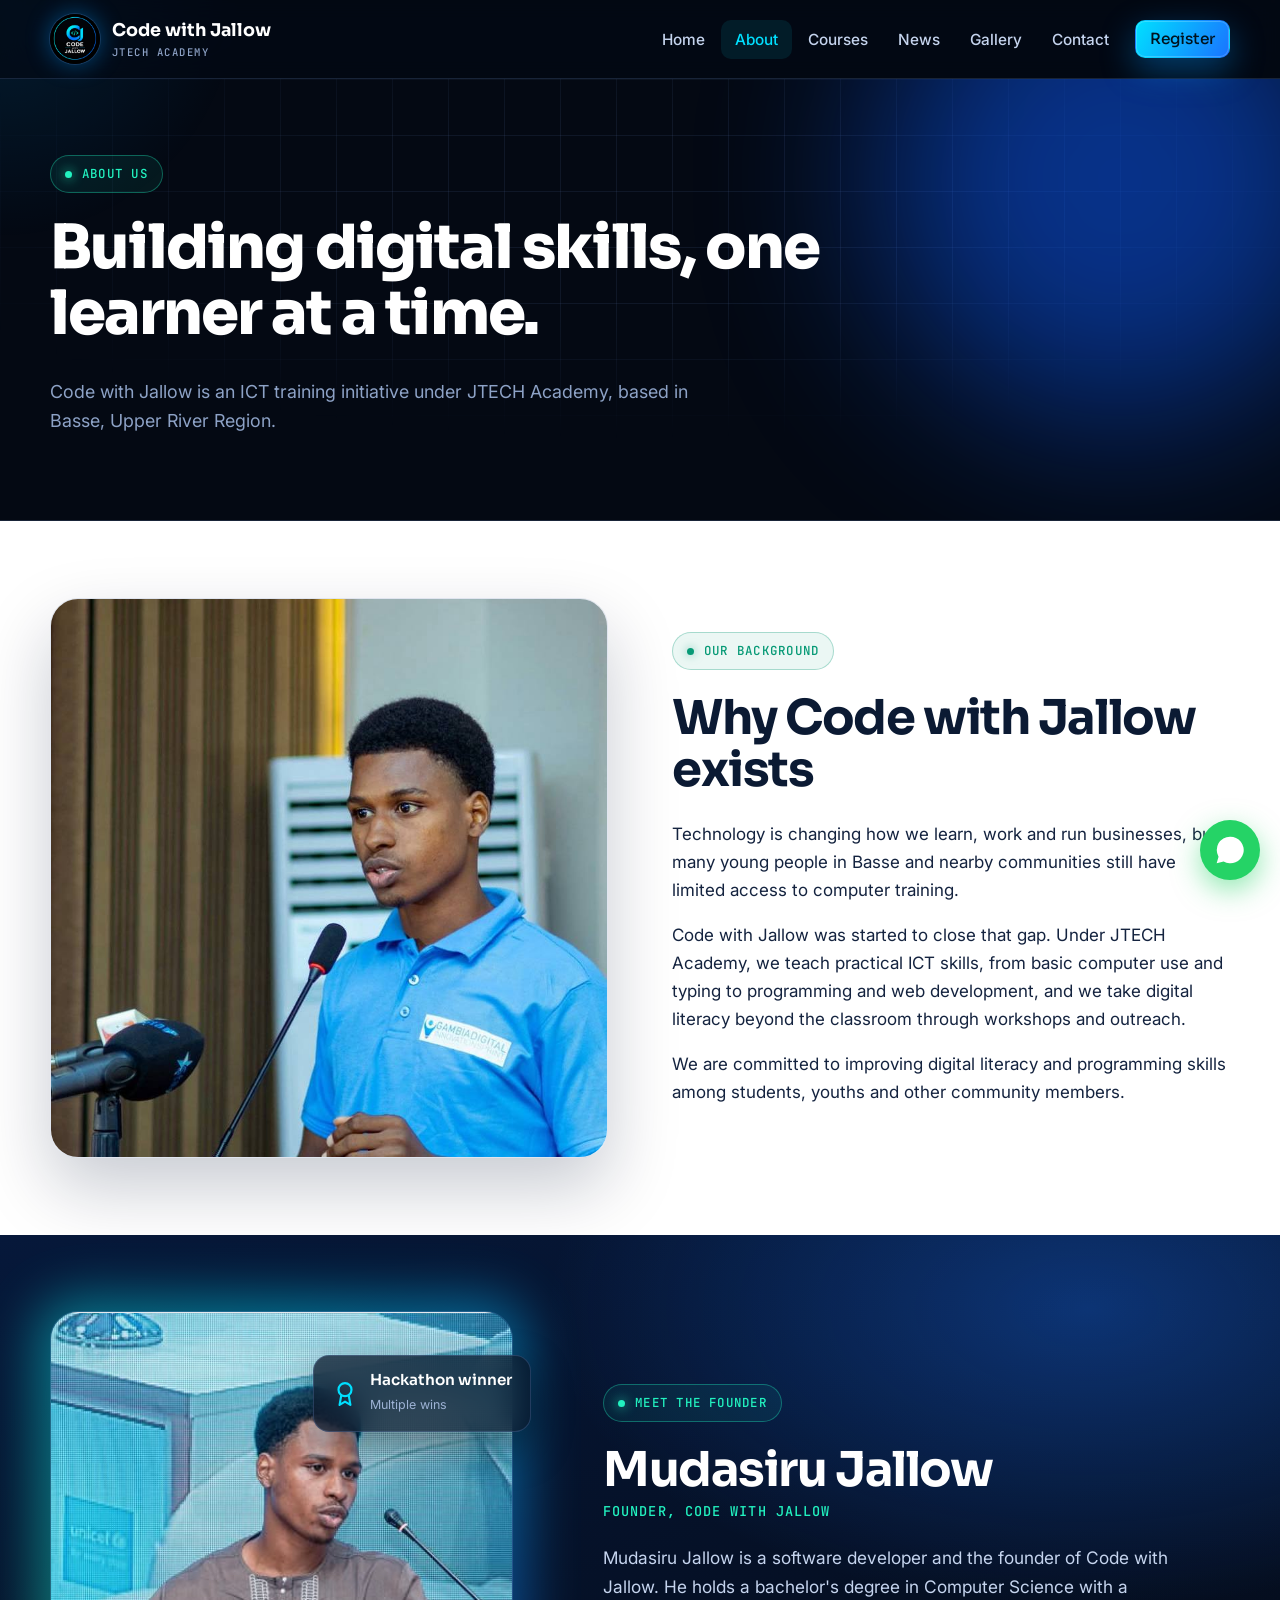
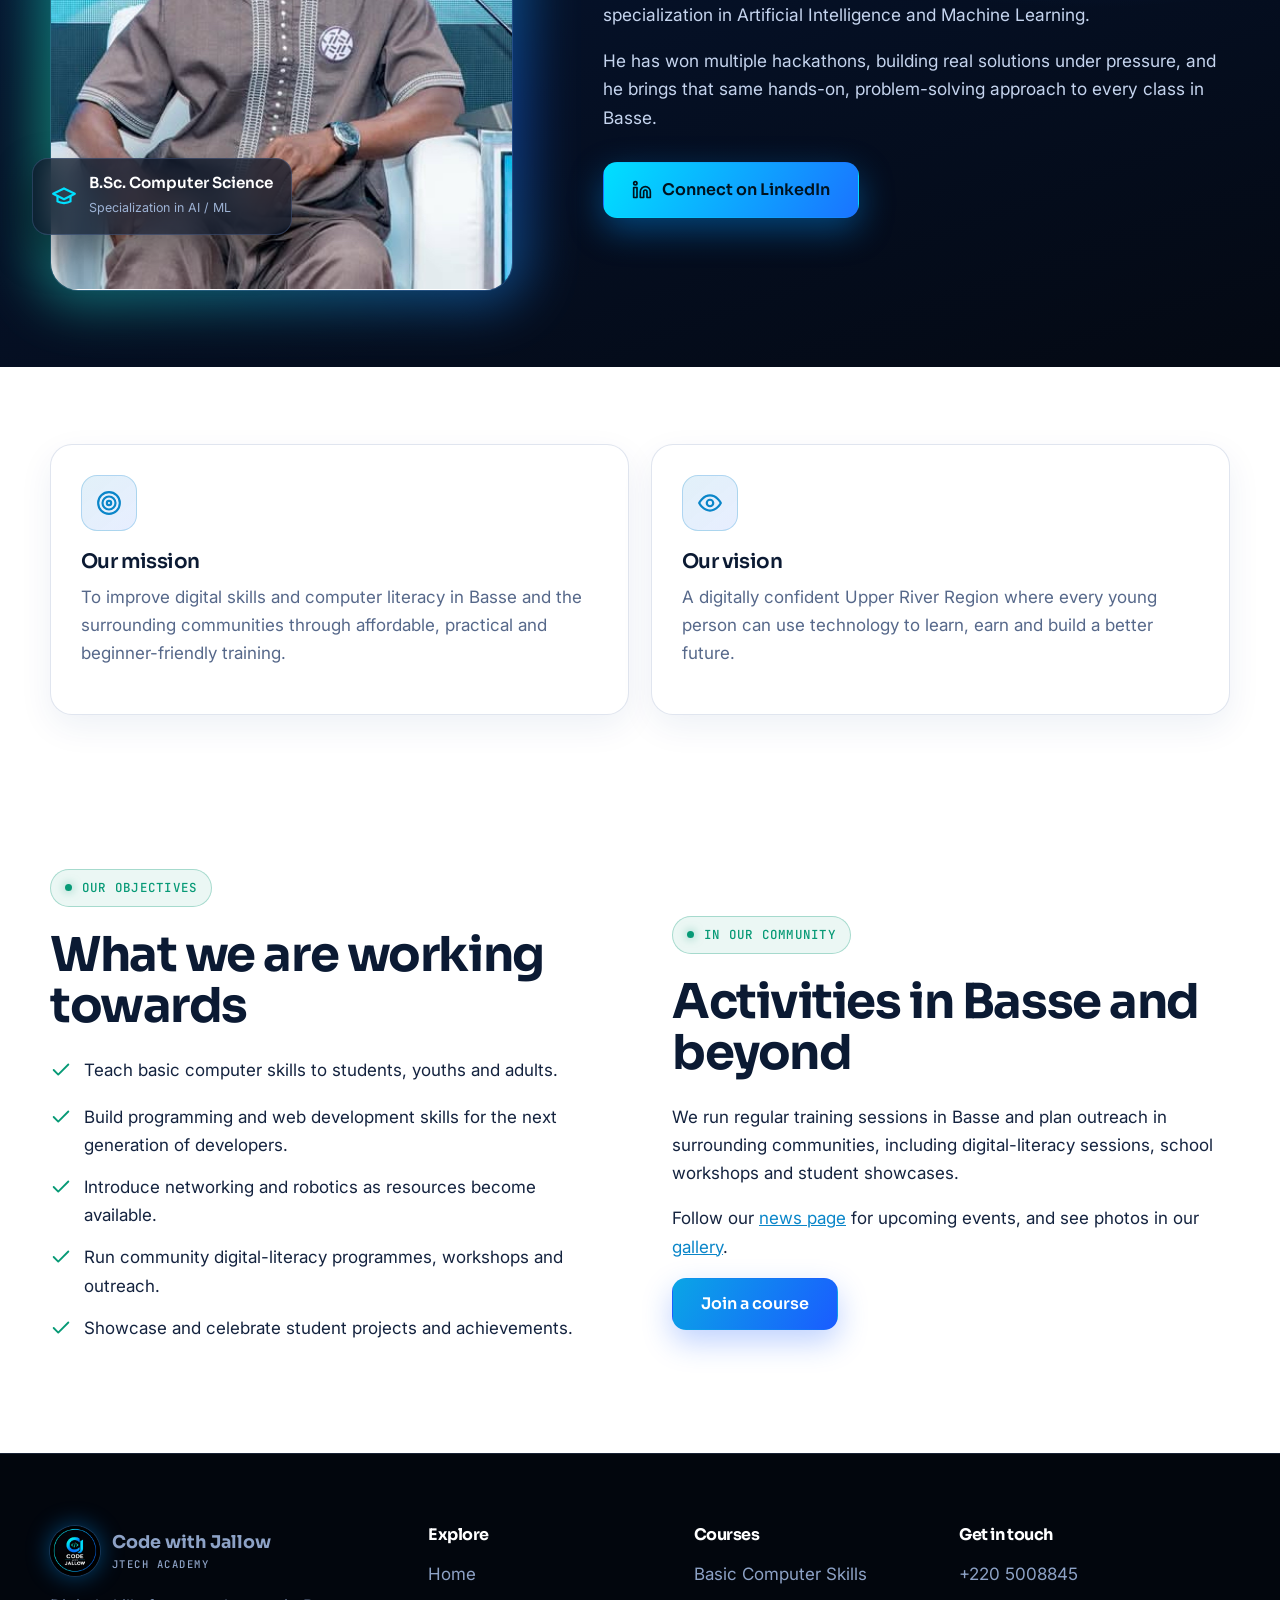
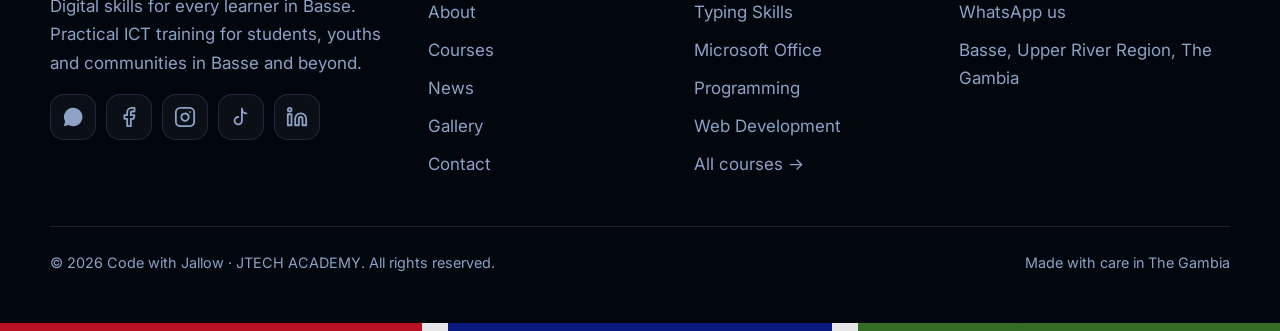
==== commit 565077b0: "Add founder section, LinkedIn link, and align registration form with Google Form Co-Authored-By: Cla" ====
--- a/about.html
+++ b/about.html
@@ -35,6 +35,10 @@
           <p>We are committed to improving digital literacy and programming skills among students, youths and other community members.</p>
         </div>
       </div>
+    </section>
+
+    <section class="section founder" id="founder">
+      <div class="container" data-render="founder"></div>
     </section>
 
     <section class="section soft">
--- a/css/style.css
+++ b/css/style.css
@@ -663,3 +663,33 @@
   .btn { padding: 16px 22px; }
   .section { padding: 56px 0; }
 }
+
+/* ===== Founder section ===== */
+.section.founder {
+  --head: #fff; --muted: #8da2c6; --line: rgba(140,180,255,.2); --text: #e9f1ff; --body-text: #c5d4ee;
+  --cyan: #00e0ff; --mint: #22f2c0; --grad: linear-gradient(120deg, #00e0ff, #1a73ff);
+  color-scheme: dark; color: var(--text); overflow: hidden;
+  background: radial-gradient(900px 500px at 85% 10%, rgba(26,115,255,.35), transparent 60%), linear-gradient(160deg, #06183a, #040913);
+}
+.section.founder .eyebrow { background: rgba(34,242,192,.07); border-color: rgba(34,242,192,.35); }
+.section.founder .eyebrow::before { box-shadow: 0 0 12px var(--mint); }
+.section.founder .btn-primary { color: #00131f; box-shadow: 0 12px 34px rgba(0,150,255,.4); }
+.section.founder .portrait .ring { opacity: .45; }
+.founder-grid { display: grid; grid-template-columns: .85fr 1.15fr; gap: clamp(40px, 7vw, 96px); align-items: center; }
+.founder-grid h2 { margin-bottom: 6px; }
+.founder-grid .role { font: 500 .85rem var(--font-mono); letter-spacing: .08em; text-transform: uppercase; color: var(--mint); margin-bottom: 24px; }
+.founder-grid p:not(.role) { color: var(--body-text); font-size: 1.08rem; max-width: 56ch; }
+.founder-grid .btn { margin-top: 12px; }
+.portrait .glass { display: flex; align-items: center; gap: 12px; white-space: nowrap; }
+.portrait .glass > svg { width: 26px; height: 26px; color: var(--cyan); flex: none; }
+.section.founder .portrait > img { aspect-ratio: 4/5; object-position: 52% 20%; }
+@media (max-width: 1020px) { .founder-grid { grid-template-columns: 1fr; } .portrait { max-width: 420px; } }
+@media (max-width: 620px) { .portrait .glass { padding: 10px 14px; } .portrait .tag-a { bottom: -18px; } .portrait .tag-b { top: 14px; } .founder-grid { gap: 52px; } }
+
+/* registration option lists */
+.option-list { display: grid; gap: 10px; }
+.option-list.cols { grid-template-columns: repeat(2, 1fr); }
+.option-list label { display: flex; align-items: center; gap: 12px; font-weight: 500; padding: 13px 16px; border: 1px solid var(--line); border-radius: 12px; cursor: pointer; background: var(--input-bg); }
+.option-list input { width: 20px; flex: none; accent-color: var(--cyan); }
+.option-list label:has(input:checked) { border-color: var(--cyan); background: rgba(10,134,201,.1); }
+@media (max-width: 620px) { .option-list.cols { grid-template-columns: 1fr; } }
